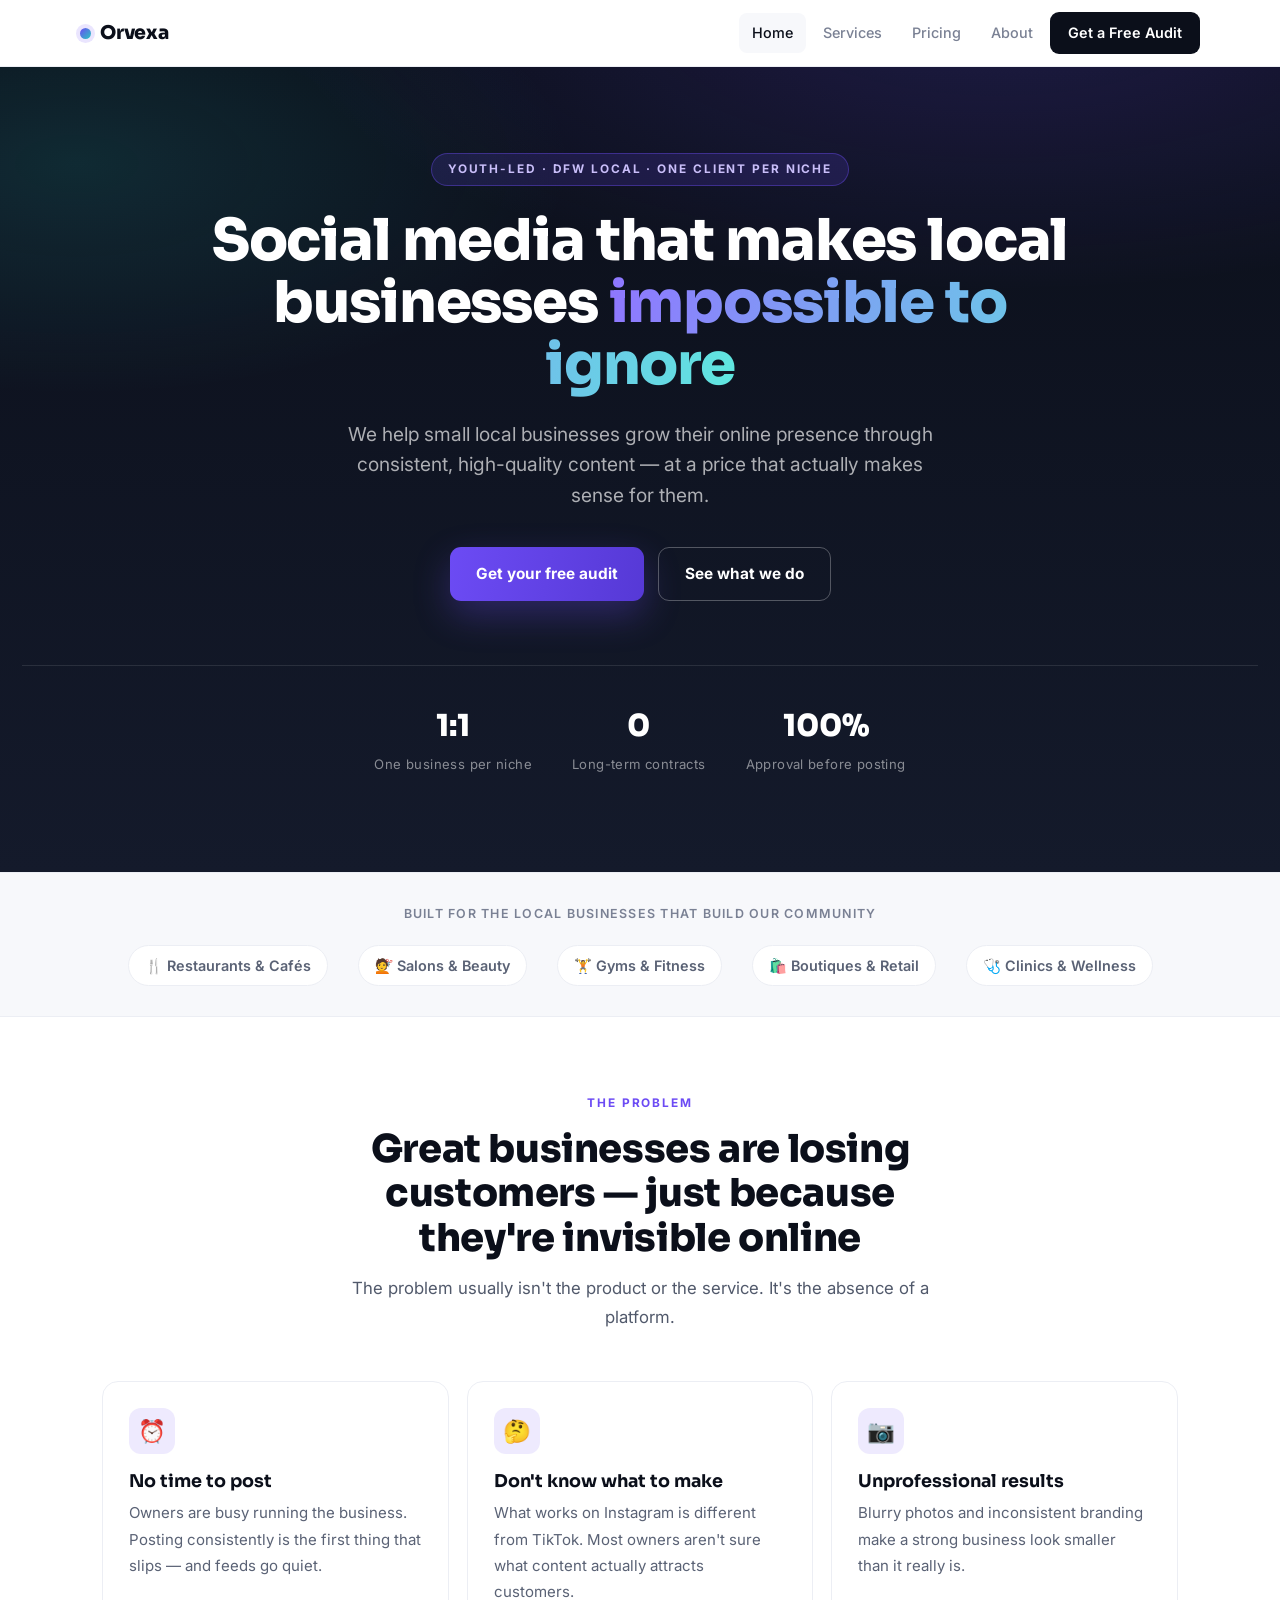
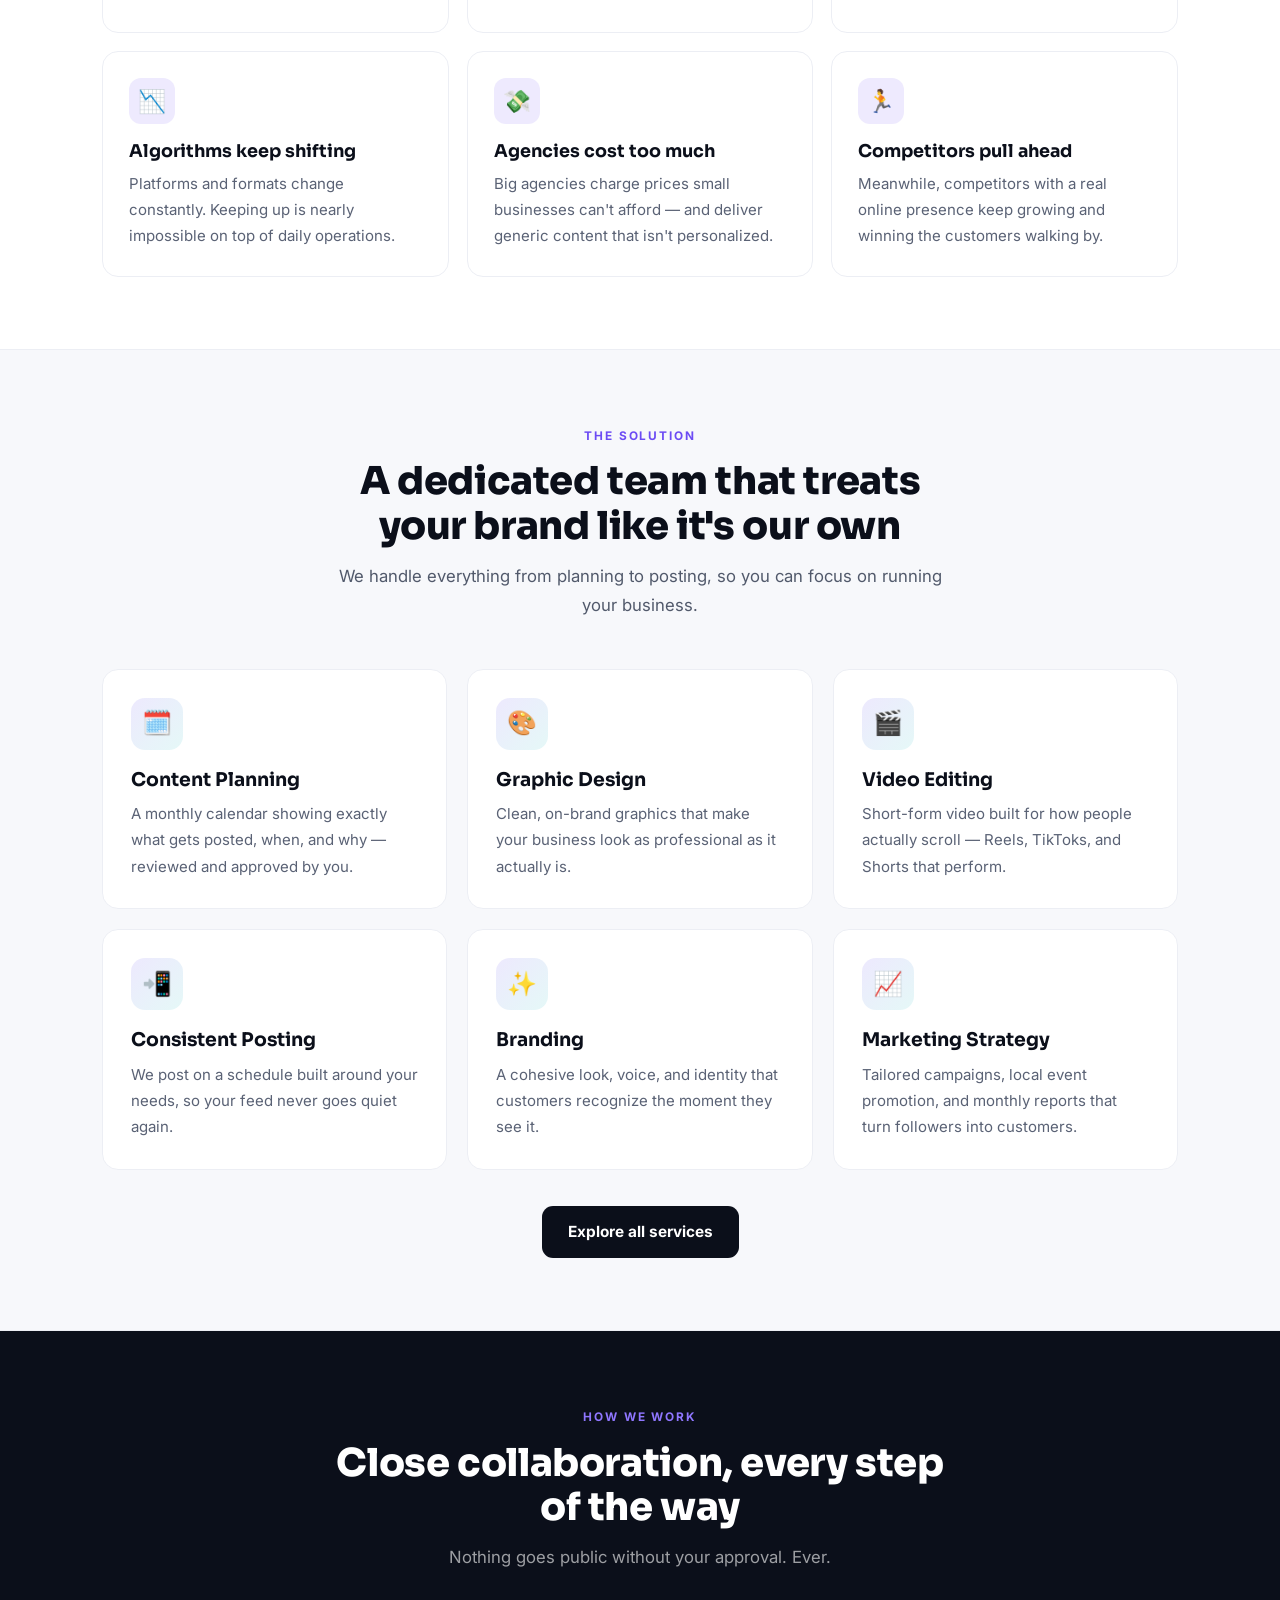
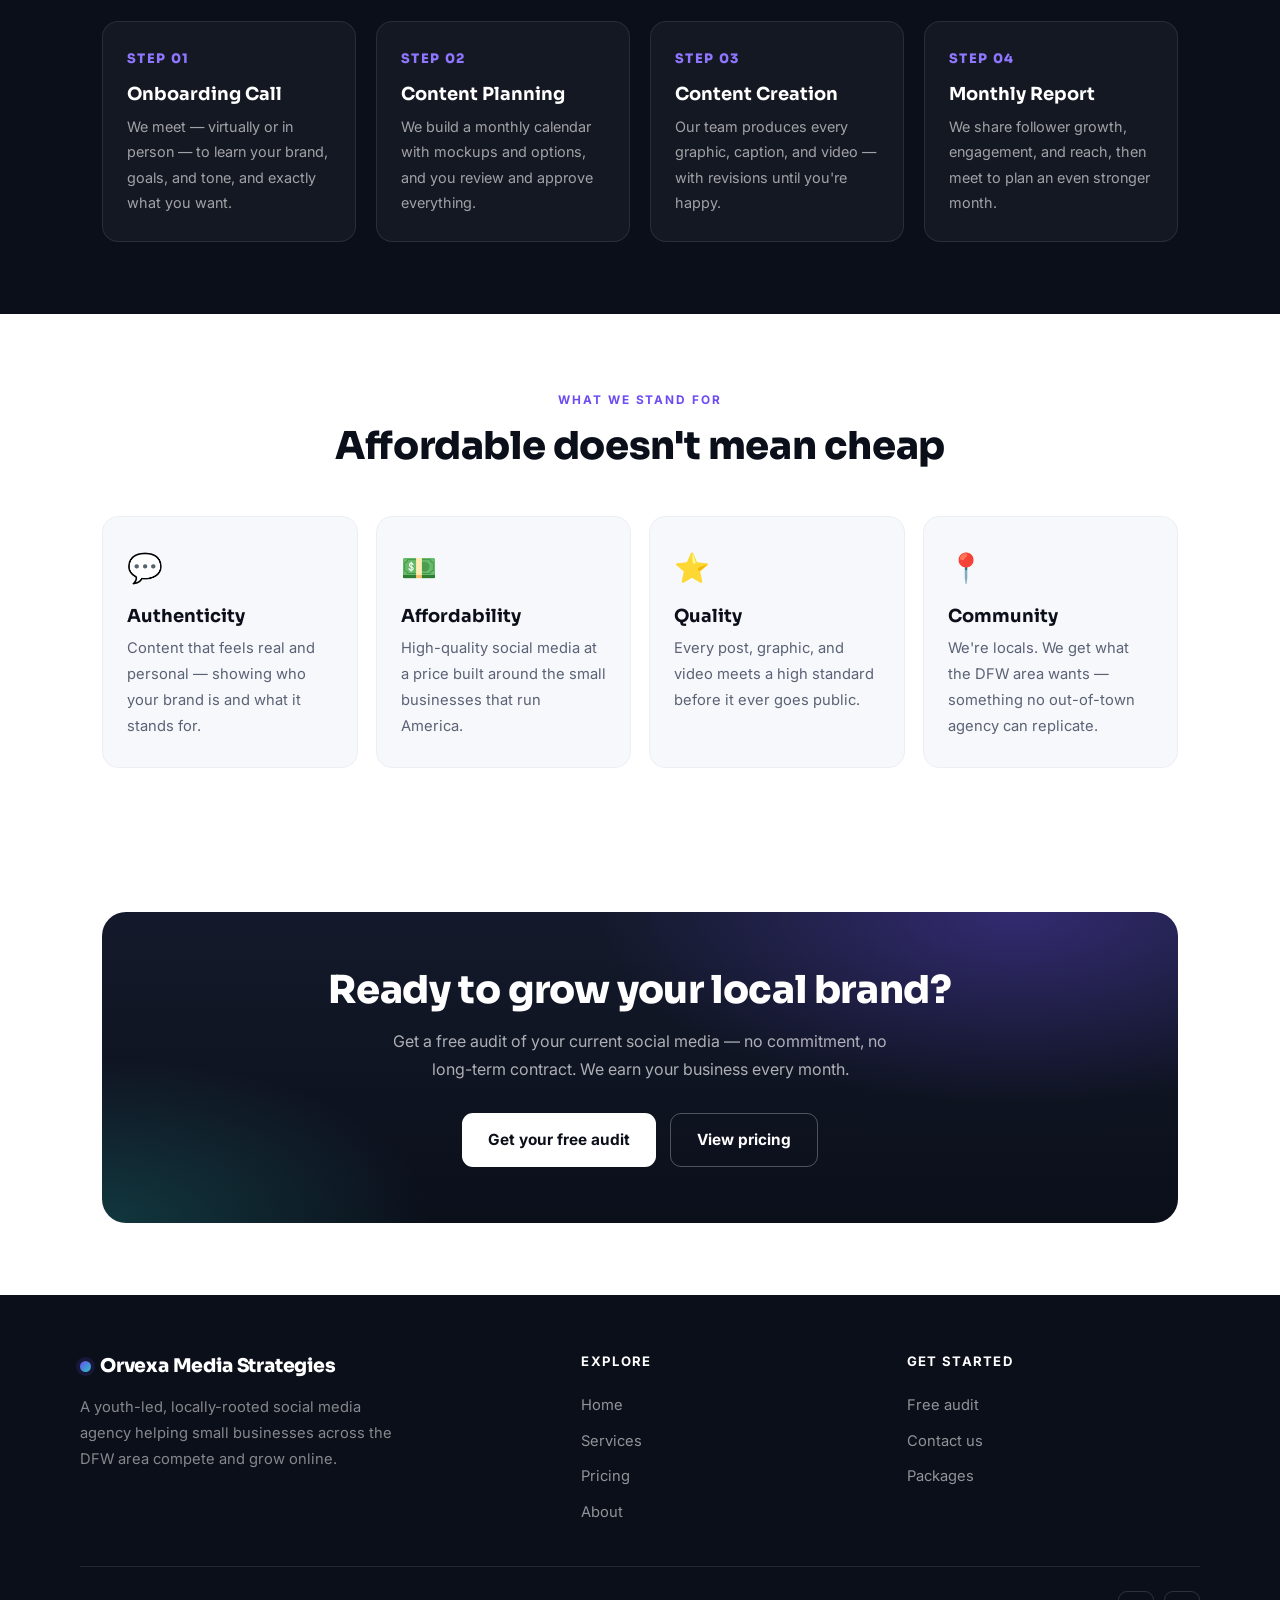
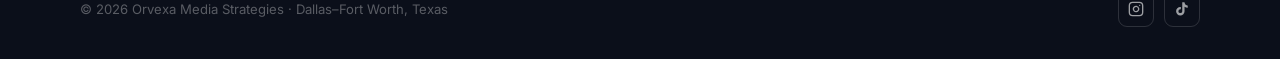
==== index.html @ 7a3458a3 "Launch Orvexa Media Strategies website Co-Authored-By: Claude Opus 4.8 <noreply@anthropic.com>" ====
<!DOCTYPE html>
<html lang="en">
<head>
  <meta charset="UTF-8" />
  <meta name="viewport" content="width=device-width, initial-scale=1.0" />
  <title>Orvexa Media Strategies — Social media growth for local businesses</title>
  <meta name="description" content="Orvexa Media Strategies is a youth-led, locally-rooted social media agency in the DFW area. Affordable, high-quality content, branding, and marketing for small local businesses." />
  <link rel="stylesheet" href="css/styles.css" />
</head>
<body>

  <!-- NAV -->
  <nav class="nav">
    <div class="nav__inner">
      <a href="index.html" class="nav__logo"><span class="dot"></span>Orvexa</a>
      <div class="nav__links">
        <a href="index.html">Home</a>
        <a href="services.html">Services</a>
        <a href="pricing.html">Pricing</a>
        <a href="about.html">About</a>
        <a href="contact.html" class="nav__cta">Get a Free Audit</a>
      </div>
      <button class="nav__hamburger" aria-label="Menu"><span></span><span></span><span></span></button>
    </div>
    <div class="nav__mobile">
      <a href="index.html">Home</a>
      <a href="services.html">Services</a>
      <a href="pricing.html">Pricing</a>
      <a href="about.html">About</a>
      <a href="contact.html" class="nav__cta">Get a Free Audit</a>
    </div>
  </nav>

  <!-- HERO -->
  <header class="hero">
    <div class="hero__eyebrow">Youth-led · DFW local · One client per niche</div>
    <h1>Social media that makes local businesses <span>impossible to ignore</span></h1>
    <p class="hero__tagline">We help small local businesses grow their online presence through consistent, high-quality content — at a price that actually makes sense for them.</p>
    <div class="hero__actions">
      <a href="contact.html" class="btn btn--primary">Get your free audit</a>
      <a href="services.html" class="btn btn--ghost">See what we do</a>
    </div>
    <div class="hero__stats">
      <div class="hero__stat"><strong>1:1</strong><span>One business per niche</span></div>
      <div class="hero__stat"><strong>0</strong><span>Long-term contracts</span></div>
      <div class="hero__stat"><strong>100%</strong><span>Approval before posting</span></div>
    </div>
  </header>

  <!-- TRUST STRIP -->
  <section class="trust">
    <p class="trust__label">Built for the local businesses that build our community</p>
    <div class="trust__row">
      <span class="trust__pill">🍴 Restaurants &amp; Cafés</span>
      <span class="trust__pill">💇 Salons &amp; Beauty</span>
      <span class="trust__pill">🏋️ Gyms &amp; Fitness</span>
      <span class="trust__pill">🛍️ Boutiques &amp; Retail</span>
      <span class="trust__pill">🩺 Clinics &amp; Wellness</span>
    </div>
  </section>

  <!-- PROBLEM -->
  <section class="section">
    <div class="container">
      <div class="section-head">
        <span class="eyebrow">The problem</span>
        <h2>Great businesses are losing customers — just because they're invisible online</h2>
        <p>The problem usually isn't the product or the service. It's the absence of a platform.</p>
      </div>
      <div class="problem-grid">
        <div class="problem-card reveal">
          <div class="problem-card__icon">⏰</div>
          <h3>No time to post</h3>
          <p>Owners are busy running the business. Posting consistently is the first thing that slips — and feeds go quiet.</p>
        </div>
        <div class="problem-card reveal" data-delay="60">
          <div class="problem-card__icon">🤔</div>
          <h3>Don't know what to make</h3>
          <p>What works on Instagram is different from TikTok. Most owners aren't sure what content actually attracts customers.</p>
        </div>
        <div class="problem-card reveal" data-delay="120">
          <div class="problem-card__icon">📷</div>
          <h3>Unprofessional results</h3>
          <p>Blurry photos and inconsistent branding make a strong business look smaller than it really is.</p>
        </div>
        <div class="problem-card reveal">
          <div class="problem-card__icon">📉</div>
          <h3>Algorithms keep shifting</h3>
          <p>Platforms and formats change constantly. Keeping up is nearly impossible on top of daily operations.</p>
        </div>
        <div class="problem-card reveal" data-delay="60">
          <div class="problem-card__icon">💸</div>
          <h3>Agencies cost too much</h3>
          <p>Big agencies charge prices small businesses can't afford — and deliver generic content that isn't personalized.</p>
        </div>
        <div class="problem-card reveal" data-delay="120">
          <div class="problem-card__icon">🏃</div>
          <h3>Competitors pull ahead</h3>
          <p>Meanwhile, competitors with a real online presence keep growing and winning the customers walking by.</p>
        </div>
      </div>
    </div>
  </section>

  <!-- SOLUTION / SERVICES -->
  <section class="section" style="background: var(--gray-1); border-top: 1px solid var(--gray-2); border-bottom: 1px solid var(--gray-2);">
    <div class="container">
      <div class="section-head">
        <span class="eyebrow">The solution</span>
        <h2>A dedicated team that treats your brand like it's our own</h2>
        <p>We handle everything from planning to posting, so you can focus on running your business.</p>
      </div>
      <div class="services-grid">
        <div class="service-card reveal">
          <div class="service-card__icon">🗓️</div>
          <h3>Content Planning</h3>
          <p>A monthly calendar showing exactly what gets posted, when, and why — reviewed and approved by you.</p>
        </div>
        <div class="service-card reveal" data-delay="60">
          <div class="service-card__icon">🎨</div>
          <h3>Graphic Design</h3>
          <p>Clean, on-brand graphics that make your business look as professional as it actually is.</p>
        </div>
        <div class="service-card reveal" data-delay="120">
          <div class="service-card__icon">🎬</div>
          <h3>Video Editing</h3>
          <p>Short-form video built for how people actually scroll — Reels, TikToks, and Shorts that perform.</p>
        </div>
        <div class="service-card reveal">
          <div class="service-card__icon">📲</div>
          <h3>Consistent Posting</h3>
          <p>We post on a schedule built around your needs, so your feed never goes quiet again.</p>
        </div>
        <div class="service-card reveal" data-delay="60">
          <div class="service-card__icon">✨</div>
          <h3>Branding</h3>
          <p>A cohesive look, voice, and identity that customers recognize the moment they see it.</p>
        </div>
        <div class="service-card reveal" data-delay="120">
          <div class="service-card__icon">📈</div>
          <h3>Marketing Strategy</h3>
          <p>Tailored campaigns, local event promotion, and monthly reports that turn followers into customers.</p>
        </div>
      </div>
      <div class="center" style="margin-top:36px;">
        <a href="services.html" class="btn btn--dark">Explore all services</a>
      </div>
    </div>
  </section>

  <!-- PROCESS -->
  <section class="section process">
    <div class="container">
      <div class="section-head">
        <span class="eyebrow" style="color:#8f76ff;">How we work</span>
        <h2>Close collaboration, every step of the way</h2>
        <p>Nothing goes public without your approval. Ever.</p>
      </div>
      <div class="process-grid">
        <div class="process-step reveal">
          <div class="process-step__num">STEP 01</div>
          <h3>Onboarding Call</h3>
          <p>We meet — virtually or in person — to learn your brand, goals, and tone, and exactly what you want.</p>
        </div>
        <div class="process-step reveal" data-delay="60">
          <div class="process-step__num">STEP 02</div>
          <h3>Content Planning</h3>
          <p>We build a monthly calendar with mockups and options, and you review and approve everything.</p>
        </div>
        <div class="process-step reveal" data-delay="120">
          <div class="process-step__num">STEP 03</div>
          <h3>Content Creation</h3>
          <p>Our team produces every graphic, caption, and video — with revisions until you're happy.</p>
        </div>
        <div class="process-step reveal" data-delay="180">
          <div class="process-step__num">STEP 04</div>
          <h3>Monthly Report</h3>
          <p>We share follower growth, engagement, and reach, then meet to plan an even stronger month.</p>
        </div>
      </div>
    </div>
  </section>

  <!-- VALUES -->
  <section class="section">
    <div class="container">
      <div class="section-head">
        <span class="eyebrow">What we stand for</span>
        <h2>Affordable doesn't mean cheap</h2>
      </div>
      <div class="values-grid">
        <div class="value-card reveal">
          <div class="value-card__icon">💬</div>
          <h3>Authenticity</h3>
          <p>Content that feels real and personal — showing who your brand is and what it stands for.</p>
        </div>
        <div class="value-card reveal" data-delay="60">
          <div class="value-card__icon">💵</div>
          <h3>Affordability</h3>
          <p>High-quality social media at a price built around the small businesses that run America.</p>
        </div>
        <div class="value-card reveal" data-delay="120">
          <div class="value-card__icon">⭐</div>
          <h3>Quality</h3>
          <p>Every post, graphic, and video meets a high standard before it ever goes public.</p>
        </div>
        <div class="value-card reveal" data-delay="180">
          <div class="value-card__icon">📍</div>
          <h3>Community</h3>
          <p>We're locals. We get what the DFW area wants — something no out-of-town agency can replicate.</p>
        </div>
      </div>
    </div>
  </section>

  <!-- CTA -->
  <section class="section">
    <div class="container">
      <div class="cta-banner reveal">
        <h2>Ready to grow your local brand?</h2>
        <p>Get a free audit of your current social media — no commitment, no long-term contract. We earn your business every month.</p>
        <div class="hero__actions">
          <a href="contact.html" class="btn btn--light">Get your free audit</a>
          <a href="pricing.html" class="btn btn--ghost">View pricing</a>
        </div>
      </div>
    </div>
  </section>

  <!-- FOOTER -->
  <footer class="footer">
    <div class="footer__top">
      <div class="footer__brand">
        <div class="nav__logo"><span class="dot"></span>Orvexa Media Strategies</div>
        <p>A youth-led, locally-rooted social media agency helping small businesses across the DFW area compete and grow online.</p>
      </div>
      <div class="footer__col">
        <h4>Explore</h4>
        <a href="index.html">Home</a>
        <a href="services.html">Services</a>
        <a href="pricing.html">Pricing</a>
        <a href="about.html">About</a>
      </div>
      <div class="footer__col">
        <h4>Get started</h4>
        <a href="contact.html">Free audit</a>
        <a href="contact.html">Contact us</a>
        <a href="pricing.html">Packages</a>
      </div>
    </div>
    <div class="footer__bottom">
      <span class="footer__copy">© 2026 Orvexa Media Strategies · Dallas–Fort Worth, Texas</span>
      <div class="footer__socials">
        <a href="#" aria-label="Instagram"><svg width="16" height="16" viewBox="0 0 24 24" fill="none" stroke="currentColor" stroke-width="2" stroke-linecap="round" stroke-linejoin="round"><rect x="2" y="2" width="20" height="20" rx="5"/><path d="M16 11.37A4 4 0 1 1 12.63 8 4 4 0 0 1 16 11.37z"/><line x1="17.5" y1="6.5" x2="17.51" y2="6.5"/></svg></a>
        <a href="#" aria-label="TikTok"><svg width="16" height="16" viewBox="0 0 24 24" fill="currentColor"><path d="M19.59 6.69a4.83 4.83 0 01-3.77-4.25V2h-3.45v13.67a2.89 2.89 0 01-2.88 2.5 2.89 2.89 0 01-2.89-2.89 2.89 2.89 0 012.89-2.89c.28 0 .54.04.79.1V9.01a6.33 6.33 0 00-.79-.05 6.34 6.34 0 00-6.34 6.34 6.34 6.34 0 006.34 6.34 6.34 6.34 0 006.33-6.34V8.69a8.18 8.18 0 004.78 1.52V6.76a4.85 4.85 0 01-1.01-.07z"/></svg></a>
      </div>
    </div>
  </footer>

  <script src="js/main.js"></script>
</body>
</html>
---- css/styles.css ----
@import url('https://fonts.googleapis.com/css2?family=Inter:wght@300;400;500;600;700;800;900&family=Sora:wght@600;700;800&display=swap');

/* ── Design Tokens ── */
:root {
  --violet:        #6C4BF4;
  --violet-dark:   #5639d6;
  --violet-light:  #EEEAFE;
  --cyan:          #28C7C0;
  --ink:           #0B0F1A;
  --ink-2:         #141A2B;
  --gray-1:        #F7F8FB;
  --gray-2:        #ECEEF4;
  --gray-3:        #D5D9E3;
  --gray-4:        #7A8194;
  --white:         #FFFFFF;

  --font:     'Inter', -apple-system, BlinkMacSystemFont, sans-serif;
  --display:  'Sora', 'Inter', sans-serif;

  --radius:    16px;
  --radius-sm: 10px;
  --shadow:        0 2px 14px rgba(11,15,26,.07);
  --shadow-hover:  0 16px 40px rgba(11,15,26,.16);
  --shadow-violet: 0 14px 36px rgba(108,75,244,.30);
  --transition: 0.2s ease;
}

/* ── Reset ── */
*, *::before, *::after { box-sizing: border-box; margin: 0; padding: 0; }
html { scroll-behavior: smooth; }
body {
  font-family: var(--font);
  background: var(--white);
  color: var(--ink);
  line-height: 1.6;
  -webkit-font-smoothing: antialiased;
}
img { max-width: 100%; display: block; }
a { color: inherit; text-decoration: none; }
ul { list-style: none; }
button { cursor: pointer; font-family: var(--font); border: none; background: none; }

/* ── Typography ── */
h1, h2, h3 { font-family: var(--display); }
h1 { font-size: clamp(2.1rem, 6vw, 3.6rem); font-weight: 800; line-height: 1.08; letter-spacing: -0.02em; }
h2 { font-size: clamp(1.6rem, 3.4vw, 2.4rem); font-weight: 800; line-height: 1.15; letter-spacing: -0.01em; }
h3 { font-size: clamp(1.15rem, 2.5vw, 1.4rem); font-weight: 700; line-height: 1.3; }
h4 { font-size: 1rem; font-weight: 700; }
p  { font-size: 1rem; line-height: 1.75; color: #41495b; }

.grad-text {
  background: linear-gradient(100deg, var(--violet) 0%, var(--cyan) 100%);
  -webkit-background-clip: text;
  background-clip: text;
  -webkit-text-fill-color: transparent;
}

/* ── Layout Helpers ── */
.container { width: 100%; max-width: 1120px; margin: 0 auto; padding: 0 22px; }
.section    { padding: 72px 0; }
.section-sm { padding: 44px 0; }
.eyebrow {
  display: inline-block;
  font-size: 0.74rem;
  font-weight: 700;
  letter-spacing: 0.16em;
  text-transform: uppercase;
  color: var(--violet);
  margin-bottom: 14px;
}
.center { text-align: center; }
.lead { font-size: 1.1rem; max-width: 620px; margin: 0 auto; color: #51596b; }

/* ══════════════════════════════════ NAV ══════════════════════════════════ */
.nav {
  position: sticky;
  top: 0;
  z-index: 100;
  background: rgba(255,255,255,.85);
  backdrop-filter: saturate(180%) blur(12px);
  border-bottom: 1px solid var(--gray-2);
  padding: 0 22px;
}
.nav__inner {
  max-width: 1120px;
  margin: 0 auto;
  height: 66px;
  display: flex;
  align-items: center;
  justify-content: space-between;
}
.nav__logo {
  display: flex;
  align-items: center;
  gap: 9px;
  font-family: var(--display);
  font-size: 1.18rem;
  font-weight: 800;
  letter-spacing: -0.01em;
  color: var(--ink);
}
.nav__logo .dot {
  width: 11px; height: 11px;
  border-radius: 50%;
  background: linear-gradient(135deg, var(--violet), var(--cyan));
  box-shadow: 0 0 0 4px rgba(108,75,244,.14);
}
.nav__links { display: flex; align-items: center; gap: 4px; }
.nav__links a {
  font-size: 0.9rem;
  font-weight: 500;
  color: var(--gray-4);
  padding: 8px 13px;
  border-radius: 8px;
  transition: color var(--transition), background var(--transition);
}
.nav__links a:hover, .nav__links a.active { color: var(--ink); background: var(--gray-1); }
.nav__cta {
  background: var(--ink);
  color: var(--white) !important;
  padding: 9px 18px !important;
  border-radius: 9px !important;
  font-weight: 600 !important;
  font-size: 0.9rem;
  transition: transform var(--transition), opacity var(--transition) !important;
}
.nav__cta:hover { opacity: 0.92; transform: translateY(-1px); background: var(--ink) !important; color: var(--white) !important; }

.nav__hamburger { display: none; flex-direction: column; gap: 5px; padding: 8px; }
.nav__hamburger span { display: block; width: 22px; height: 2px; background: var(--ink); border-radius: 2px; transition: all .3s ease; }
.nav__mobile {
  display: none;
  flex-direction: column;
  gap: 4px;
  padding: 12px 0 18px;
  border-top: 1px solid var(--gray-2);
}
.nav__mobile a { font-size: 0.96rem; font-weight: 500; color: var(--ink); padding: 11px 4px; border-bottom: 1px solid var(--gray-1); }
.nav__mobile .nav__cta { margin-top: 10px; text-align: center; padding: 13px 18px !important; }
.nav__mobile.open { display: flex; }

@media (max-width: 760px) {
  .nav__links { display: none; }
  .nav__hamburger { display: flex; }
}

/* ══════════════════════════════════ HERO ══════════════════════════════════ */
.hero {
  position: relative;
  background:
    radial-gradient(1200px 480px at 78% -8%, rgba(108,75,244,.20), transparent 60%),
    radial-gradient(900px 420px at 6% 12%, rgba(40,199,192,.14), transparent 55%),
    linear-gradient(180deg, #0B0F1A 0%, #141A2B 100%);
  color: var(--white);
  overflow: hidden;
  padding: 86px 22px 96px;
  text-align: center;
}
.hero__eyebrow {
  display: inline-block;
  font-size: 0.74rem;
  font-weight: 700;
  letter-spacing: 0.16em;
  text-transform: uppercase;
  color: #c9bef9;
  background: rgba(108,75,244,.16);
  border: 1px solid rgba(108,75,244,.4);
  border-radius: 100px;
  padding: 6px 16px;
  margin-bottom: 24px;
}
.hero h1 { max-width: 880px; margin: 0 auto 22px; color: var(--white); }
.hero h1 span { background: linear-gradient(100deg, #8f76ff 0%, #5fe7df 100%); -webkit-background-clip: text; background-clip: text; -webkit-text-fill-color: transparent; }
.hero__tagline {
  font-size: clamp(1rem, 2.3vw, 1.2rem);
  color: rgba(255,255,255,.66);
  max-width: 620px;
  margin: 0 auto 36px;
  line-height: 1.6;
}
.hero__actions { display: flex; gap: 14px; justify-content: center; flex-wrap: wrap; }
.hero__stats {
  display: flex;
  gap: 40px;
  justify-content: center;
  flex-wrap: wrap;
  margin-top: 64px;
  padding-top: 36px;
  border-top: 1px solid rgba(255,255,255,.1);
}
.hero__stat strong { font-family: var(--display); display: block; font-size: 1.9rem; font-weight: 800; color: var(--white); }
.hero__stat span { font-size: 0.82rem; color: rgba(255,255,255,.5); letter-spacing: 0.03em; }

/* ══════════════════════════════════ BUTTONS ══════════════════════════════════ */
.btn {
  display: inline-flex;
  align-items: center;
  gap: 8px;
  padding: 14px 26px;
  border-radius: 11px;
  font-weight: 700;
  font-size: 0.96rem;
  transition: transform var(--transition), box-shadow var(--transition), opacity var(--transition);
  white-space: nowrap;
}
.btn--primary { background: linear-gradient(100deg, var(--violet), var(--violet-dark)); color: var(--white); box-shadow: var(--shadow-violet); }
.btn--primary:hover { transform: translateY(-2px); box-shadow: 0 18px 44px rgba(108,75,244,.42); }
.btn--light { background: var(--white); color: var(--ink); }
.btn--light:hover { transform: translateY(-2px); }
.btn--ghost { background: transparent; color: var(--white); border: 1.5px solid rgba(255,255,255,.28); }
.btn--ghost:hover { border-color: rgba(255,255,255,.7); transform: translateY(-2px); }
.btn--dark { background: var(--ink); color: var(--white); }
.btn--dark:hover { transform: translateY(-2px); opacity: .94; }
.btn--outline { background: transparent; color: var(--ink); border: 1.5px solid var(--gray-3); }
.btn--outline:hover { border-color: var(--ink); transform: translateY(-2px); }
.btn--block { width: 100%; justify-content: center; }

/* ══════════════════════════════════ SECTION HEADER ══════════════════════════════════ */
.section-head { max-width: 640px; margin: 0 auto 48px; text-align: center; }
.section-head p { margin-top: 14px; color: #51596b; font-size: 1.05rem; }

/* ══════════════════════════════════ LOGO STRIP ══════════════════════════════════ */
.trust { background: var(--gray-1); border-top: 1px solid var(--gray-2); border-bottom: 1px solid var(--gray-2); padding: 30px 0; }
.trust__label { text-align: center; font-size: 0.78rem; font-weight: 600; letter-spacing: 0.1em; text-transform: uppercase; color: var(--gray-4); margin-bottom: 20px; }
.trust__row { display: flex; flex-wrap: wrap; justify-content: center; gap: 16px 30px; }
.trust__pill {
  display: inline-flex; align-items: center; gap: 8px;
  font-size: 0.9rem; font-weight: 600; color: #5a6275;
  padding: 8px 16px; border-radius: 100px; background: var(--white); border: 1px solid var(--gray-2);
}

/* ══════════════════════════════════ PROBLEM ══════════════════════════════════ */
.problem-grid { display: grid; grid-template-columns: 1fr; gap: 18px; }
@media (min-width: 640px) { .problem-grid { grid-template-columns: repeat(2, 1fr); } }
@media (min-width: 960px) { .problem-grid { grid-template-columns: repeat(3, 1fr); } }
.problem-card {
  background: var(--white);
  border: 1px solid var(--gray-2);
  border-radius: var(--radius);
  padding: 26px;
  transition: box-shadow var(--transition), transform var(--transition);
}
.problem-card:hover { box-shadow: var(--shadow); transform: translateY(-3px); }
.problem-card__icon {
  width: 46px; height: 46px; border-radius: 12px;
  display: flex; align-items: center; justify-content: center;
  font-size: 1.4rem; margin-bottom: 16px;
  background: var(--violet-light); color: var(--violet);
}
.problem-card h3 { font-size: 1.1rem; margin-bottom: 8px; }
.problem-card p { font-size: 0.94rem; color: #5a6275; }

/* ══════════════════════════════════ SERVICES ══════════════════════════════════ */
.services-grid { display: grid; grid-template-columns: 1fr; gap: 20px; }
@media (min-width: 600px) { .services-grid { grid-template-columns: repeat(2, 1fr); } }
@media (min-width: 980px) { .services-grid { grid-template-columns: repeat(3, 1fr); } }
.service-card {
  position: relative;
  background: var(--white);
  border: 1px solid var(--gray-2);
  border-radius: var(--radius);
  padding: 28px;
  overflow: hidden;
  transition: box-shadow var(--transition), transform var(--transition), border-color var(--transition);
}
.service-card:hover { box-shadow: var(--shadow-hover); transform: translateY(-4px); border-color: transparent; }
.service-card__icon {
  width: 52px; height: 52px; border-radius: 14px;
  display: flex; align-items: center; justify-content: center;
  font-size: 1.5rem; margin-bottom: 18px;
  background: linear-gradient(135deg, rgba(108,75,244,.12), rgba(40,199,192,.12));
}
.service-card h3 { font-size: 1.18rem; margin-bottom: 9px; }
.service-card p { font-size: 0.94rem; color: #5a6275; }

/* ══════════════════════════════════ PROCESS ══════════════════════════════════ */
.process { background: var(--ink); color: var(--white); }
.process .section-head h2 { color: var(--white); }
.process .section-head p { color: rgba(255,255,255,.6); }
.process-grid { display: grid; grid-template-columns: 1fr; gap: 20px; }
@media (min-width: 620px) { .process-grid { grid-template-columns: repeat(2, 1fr); } }
@media (min-width: 980px) { .process-grid { grid-template-columns: repeat(4, 1fr); } }
.process-step {
  background: rgba(255,255,255,.04);
  border: 1px solid rgba(255,255,255,.09);
  border-radius: var(--radius);
  padding: 26px 24px;
  transition: background var(--transition), transform var(--transition);
}
.process-step:hover { background: rgba(255,255,255,.07); transform: translateY(-3px); }
.process-step__num {
  font-family: var(--display);
  font-size: 0.82rem; font-weight: 800; letter-spacing: 0.1em;
  color: #8f76ff; margin-bottom: 14px;
}
.process-step h3 { font-size: 1.12rem; color: var(--white); margin-bottom: 8px; }
.process-step p { font-size: 0.9rem; color: rgba(255,255,255,.6); }

/* ══════════════════════════════════ WHY / VALUES ══════════════════════════════════ */
.values-grid { display: grid; grid-template-columns: 1fr; gap: 18px; }
@media (min-width: 560px) { .values-grid { grid-template-columns: repeat(2, 1fr); } }
@media (min-width: 980px) { .values-grid { grid-template-columns: repeat(4, 1fr); } }
.value-card {
  border-radius: var(--radius);
  padding: 28px 24px;
  background: var(--gray-1);
  border: 1px solid var(--gray-2);
}
.value-card__icon { font-size: 1.8rem; margin-bottom: 14px; }
.value-card h3 { font-size: 1.12rem; margin-bottom: 8px; }
.value-card p { font-size: 0.92rem; color: #5a6275; }

/* ══════════════════════════════════ PRICING ══════════════════════════════════ */
.pricing-grid { display: grid; grid-template-columns: 1fr; gap: 22px; align-items: stretch; }
@media (min-width: 900px) { .pricing-grid { grid-template-columns: repeat(3, 1fr); } }
.price-card {
  position: relative;
  background: var(--white);
  border: 1.5px solid var(--gray-2);
  border-radius: 20px;
  padding: 32px 28px;
  display: flex;
  flex-direction: column;
  transition: box-shadow var(--transition), transform var(--transition);
}
.price-card:hover { box-shadow: var(--shadow-hover); transform: translateY(-4px); }
.price-card--featured {
  border-color: transparent;
  background: linear-gradient(180deg, #141A2B 0%, #0B0F1A 100%);
  color: var(--white);
  box-shadow: var(--shadow-violet);
}
.price-card--featured p, .price-card--featured .price-card__period { color: rgba(255,255,255,.62); }
.price-badge {
  position: absolute; top: -13px; left: 50%; transform: translateX(-50%);
  background: linear-gradient(100deg, var(--violet), var(--cyan));
  color: var(--white); font-size: 0.72rem; font-weight: 700; letter-spacing: 0.08em;
  text-transform: uppercase; padding: 5px 14px; border-radius: 100px;
}
.price-card__name { font-family: var(--display); font-size: 1.3rem; font-weight: 700; margin-bottom: 6px; }
.price-card__desc { font-size: 0.9rem; color: var(--gray-4); margin-bottom: 22px; }
.price-card--featured .price-card__desc { color: rgba(255,255,255,.55); }
.price-card__price { font-family: var(--display); font-size: 2.1rem; font-weight: 800; letter-spacing: -0.01em; }
.price-card__period { font-size: 0.86rem; color: var(--gray-4); margin-bottom: 24px; }
.price-card__list { display: flex; flex-direction: column; gap: 12px; margin-bottom: 28px; flex: 1; }
.price-card__list li { display: flex; align-items: flex-start; gap: 10px; font-size: 0.92rem; color: #41495b; }
.price-card--featured .price-card__list li { color: rgba(255,255,255,.82); }
.price-card__check {
  flex-shrink: 0; width: 20px; height: 20px; border-radius: 50%;
  background: var(--violet-light); color: var(--violet);
  display: flex; align-items: center; justify-content: center; font-size: 0.7rem; font-weight: 800; margin-top: 2px;
}
.price-card--featured .price-card__check { background: rgba(108,75,244,.3); color: #c9bef9; }
.pricing-note { text-align: center; max-width: 640px; margin: 36px auto 0; font-size: 0.92rem; color: var(--gray-4); }

/* ══════════════════════════════════ POLICIES ══════════════════════════════════ */
.policy-grid { display: grid; grid-template-columns: 1fr; gap: 14px; }
@media (min-width: 640px) { .policy-grid { grid-template-columns: repeat(2, 1fr); } }
.policy-item {
  display: flex; align-items: flex-start; gap: 14px;
  padding: 20px 22px;
  border: 1px solid var(--gray-2);
  border-radius: var(--radius-sm);
  background: var(--white);
}
.policy-item__icon { flex-shrink: 0; color: var(--violet); font-size: 1.2rem; margin-top: 1px; }
.policy-item h4 { margin-bottom: 4px; }
.policy-item p { font-size: 0.9rem; color: #5a6275; }

/* ══════════════════════════════════ TEAM ══════════════════════════════════ */
.team-grid { display: grid; grid-template-columns: 1fr; gap: 22px; }
@media (min-width: 640px) { .team-grid { grid-template-columns: repeat(3, 1fr); } }
.team-card {
  text-align: center;
  background: var(--white);
  border: 1px solid var(--gray-2);
  border-radius: var(--radius);
  padding: 32px 24px;
  transition: box-shadow var(--transition), transform var(--transition);
}
.team-card:hover { box-shadow: var(--shadow-hover); transform: translateY(-4px); }
.team-card__avatar {
  width: 96px; height: 96px; border-radius: 50%;
  margin: 0 auto 18px;
  display: flex; align-items: center; justify-content: center;
  font-family: var(--display); font-size: 2rem; font-weight: 800; color: var(--white);
  background: linear-gradient(135deg, var(--violet), var(--cyan));
}
.team-card h3 { font-size: 1.2rem; margin-bottom: 4px; }
.team-card__role { font-size: 0.85rem; font-weight: 600; color: var(--violet); letter-spacing: 0.04em; text-transform: uppercase; margin-bottom: 12px; }
.team-card p { font-size: 0.92rem; color: #5a6275; }

/* ══════════════════════════════════ CTA BANNER ══════════════════════════════════ */
.cta-banner {
  position: relative;
  overflow: hidden;
  background:
    radial-gradient(700px 320px at 85% 0%, rgba(108,75,244,.35), transparent 60%),
    radial-gradient(600px 300px at 0% 100%, rgba(40,199,192,.22), transparent 55%),
    linear-gradient(180deg, #141A2B, #0B0F1A);
  border-radius: 24px;
  padding: 56px 40px;
  text-align: center;
  color: var(--white);
}
.cta-banner h2 { color: var(--white); margin-bottom: 14px; }
.cta-banner p { color: rgba(255,255,255,.66); max-width: 520px; margin: 0 auto 30px; }
.cta-banner .hero__actions { margin-top: 0; }

/* ══════════════════════════════════ PAGE HEADER ══════════════════════════════════ */
.page-header {
  background:
    radial-gradient(800px 360px at 80% -20%, rgba(108,75,244,.16), transparent 60%),
    var(--gray-1);
  border-bottom: 1px solid var(--gray-2);
  padding: 64px 22px 56px;
  text-align: center;
}
.page-header h1 { margin-bottom: 14px; }
.page-header p { max-width: 600px; margin: 0 auto; color: #51596b; font-size: 1.08rem; }

/* ══════════════════════════════════ CONTACT ══════════════════════════════════ */
.contact-wrap { display: grid; grid-template-columns: 1fr; gap: 40px; }
@media (min-width: 880px) { .contact-wrap { grid-template-columns: 1fr 1.1fr; } }
.contact-info h2 { margin-bottom: 14px; }
.contact-info p { margin-bottom: 26px; color: #51596b; }
.contact-list { display: flex; flex-direction: column; gap: 18px; }
.contact-list__item { display: flex; align-items: flex-start; gap: 14px; }
.contact-list__icon {
  flex-shrink: 0; width: 44px; height: 44px; border-radius: 12px;
  background: var(--violet-light); color: var(--violet);
  display: flex; align-items: center; justify-content: center; font-size: 1.2rem;
}
.contact-list__item h4 { margin-bottom: 2px; }
.contact-list__item a, .contact-list__item span { font-size: 0.92rem; color: #5a6275; }
.contact-list__item a:hover { color: var(--violet); }

.form-card {
  background: var(--white);
  border: 1px solid var(--gray-2);
  border-radius: 20px;
  padding: 34px 30px;
  box-shadow: var(--shadow);
}
.form-row { display: grid; grid-template-columns: 1fr; gap: 16px; }
@media (min-width: 520px) { .form-row { grid-template-columns: 1fr 1fr; } }
.field { display: flex; flex-direction: column; gap: 7px; margin-bottom: 16px; }
.field label { font-size: 0.85rem; font-weight: 600; color: var(--ink); }
.field input, .field select, .field textarea {
  padding: 13px 15px;
  border: 1.5px solid var(--gray-3);
  border-radius: 10px;
  font-family: var(--font);
  font-size: 0.95rem;
  color: var(--ink);
  outline: none;
  transition: border-color var(--transition), box-shadow var(--transition);
  background: var(--white);
}
.field input:focus, .field select:focus, .field textarea:focus {
  border-color: var(--violet);
  box-shadow: 0 0 0 4px rgba(108,75,244,.12);
}
.field textarea { resize: vertical; min-height: 120px; }
.form-success {
  display: none;
  flex-direction: column; align-items: center; gap: 12px; text-align: center; padding: 28px 12px;
}
.form-success__icon {
  width: 70px; height: 70px; border-radius: 50%;
  background: var(--violet-light); color: var(--violet);
  display: flex; align-items: center; justify-content: center; font-size: 2rem;
}

/* ══════════════════════════════════ FAQ ══════════════════════════════════ */
.faq-list { max-width: 760px; margin: 0 auto; display: flex; flex-direction: column; gap: 12px; }
.faq-item { border: 1px solid var(--gray-2); border-radius: var(--radius-sm); background: var(--white); overflow: hidden; }
.faq-q {
  width: 100%; text-align: left;
  display: flex; align-items: center; justify-content: space-between; gap: 16px;
  padding: 20px 22px; font-size: 1rem; font-weight: 600; color: var(--ink);
}
.faq-q__plus { flex-shrink: 0; font-size: 1.4rem; color: var(--violet); transition: transform var(--transition); }
.faq-item.open .faq-q__plus { transform: rotate(45deg); }
.faq-a { max-height: 0; overflow: hidden; transition: max-height .3s ease; }
.faq-a p { padding: 0 22px 20px; font-size: 0.94rem; color: #5a6275; margin: 0; }

/* ══════════════════════════════════ ABOUT CONTENT ══════════════════════════════════ */
.prose { max-width: 760px; margin: 0 auto; }
.prose h2 { margin: 0 0 16px; }
.prose p { margin-bottom: 18px; font-size: 1.05rem; line-height: 1.8; color: #2f3849; }
.mission-card {
  display: grid; grid-template-columns: 1fr; gap: 22px;
}
@media (min-width: 720px) { .mission-card { grid-template-columns: 1fr 1fr; } }
.mv-box {
  border-radius: var(--radius);
  padding: 30px 28px;
  border: 1px solid var(--gray-2);
  background: var(--gray-1);
}
.mv-box .eyebrow { margin-bottom: 10px; }
.mv-box p { font-size: 1.02rem; color: #2f3849; margin: 0; line-height: 1.7; }

/* ══════════════════════════════════ FOOTER ══════════════════════════════════ */
.footer { background: var(--ink); color: rgba(255,255,255,.5); padding: 56px 22px 32px; }
.footer__top {
  max-width: 1120px; margin: 0 auto;
  display: grid; grid-template-columns: 1fr; gap: 32px;
  padding-bottom: 36px; border-bottom: 1px solid rgba(255,255,255,.1);
}
@media (min-width: 760px) { .footer__top { grid-template-columns: 1.6fr 1fr 1fr; } }
.footer__brand .nav__logo { color: var(--white); margin-bottom: 14px; }
.footer__brand p { font-size: 0.92rem; color: rgba(255,255,255,.5); max-width: 320px; }
.footer__col h4 { color: var(--white); font-size: 0.82rem; letter-spacing: 0.1em; text-transform: uppercase; margin-bottom: 16px; }
.footer__col a { display: block; font-size: 0.92rem; color: rgba(255,255,255,.55); padding: 6px 0; transition: color var(--transition); }
.footer__col a:hover { color: var(--white); }
.footer__bottom {
  max-width: 1120px; margin: 0 auto; padding-top: 24px;
  display: flex; flex-wrap: wrap; gap: 12px; justify-content: space-between; align-items: center;
}
.footer__copy { font-size: 0.82rem; color: rgba(255,255,255,.32); }
.footer__socials { display: flex; gap: 10px; }
.footer__socials a {
  width: 36px; height: 36px; border-radius: 9px;
  display: flex; align-items: center; justify-content: center;
  border: 1px solid rgba(255,255,255,.14); color: rgba(255,255,255,.6);
  transition: color var(--transition), border-color var(--transition);
}
.footer__socials a:hover { color: var(--white); border-color: rgba(255,255,255,.4); }

/* ── Fade in ── */
@keyframes fadeUp { from { opacity: 0; transform: translateY(18px); } to { opacity: 1; transform: translateY(0); } }
.reveal { opacity: 0; }
.reveal.in { animation: fadeUp .55s ease forwards; }
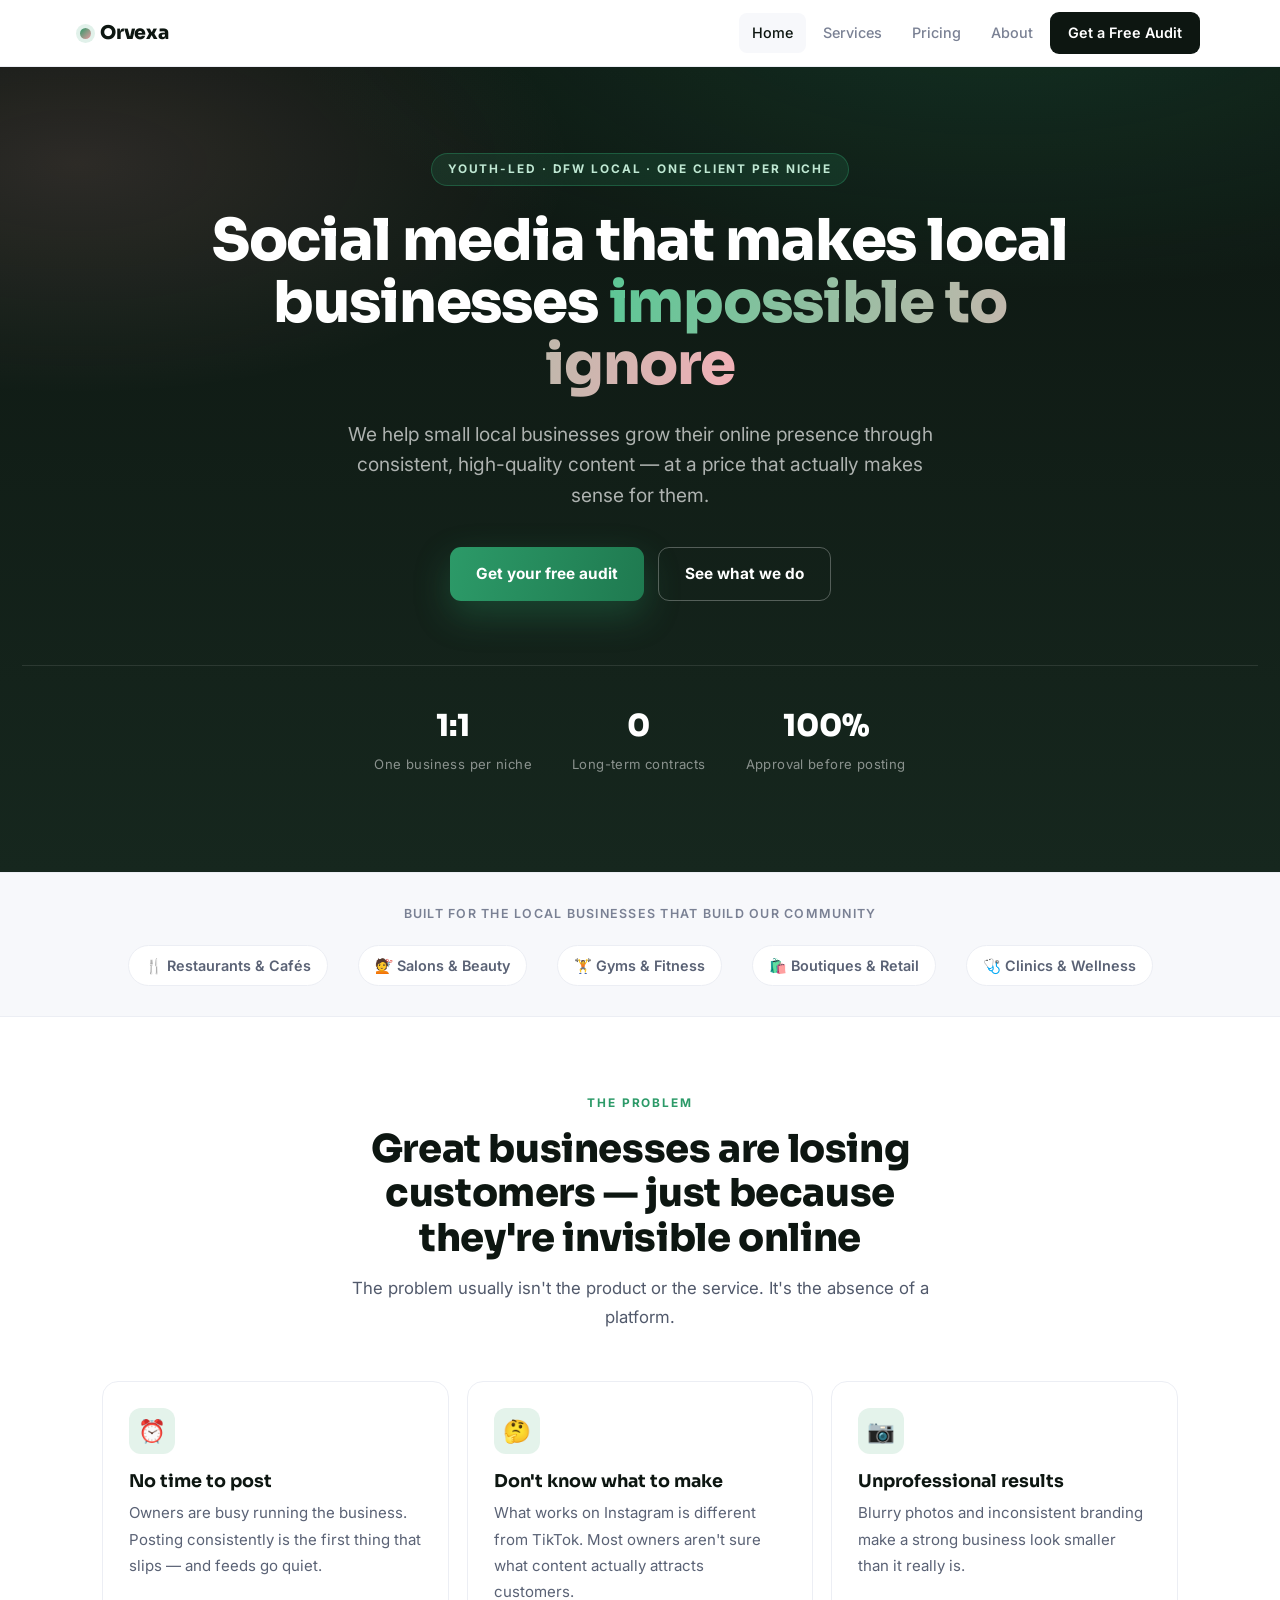
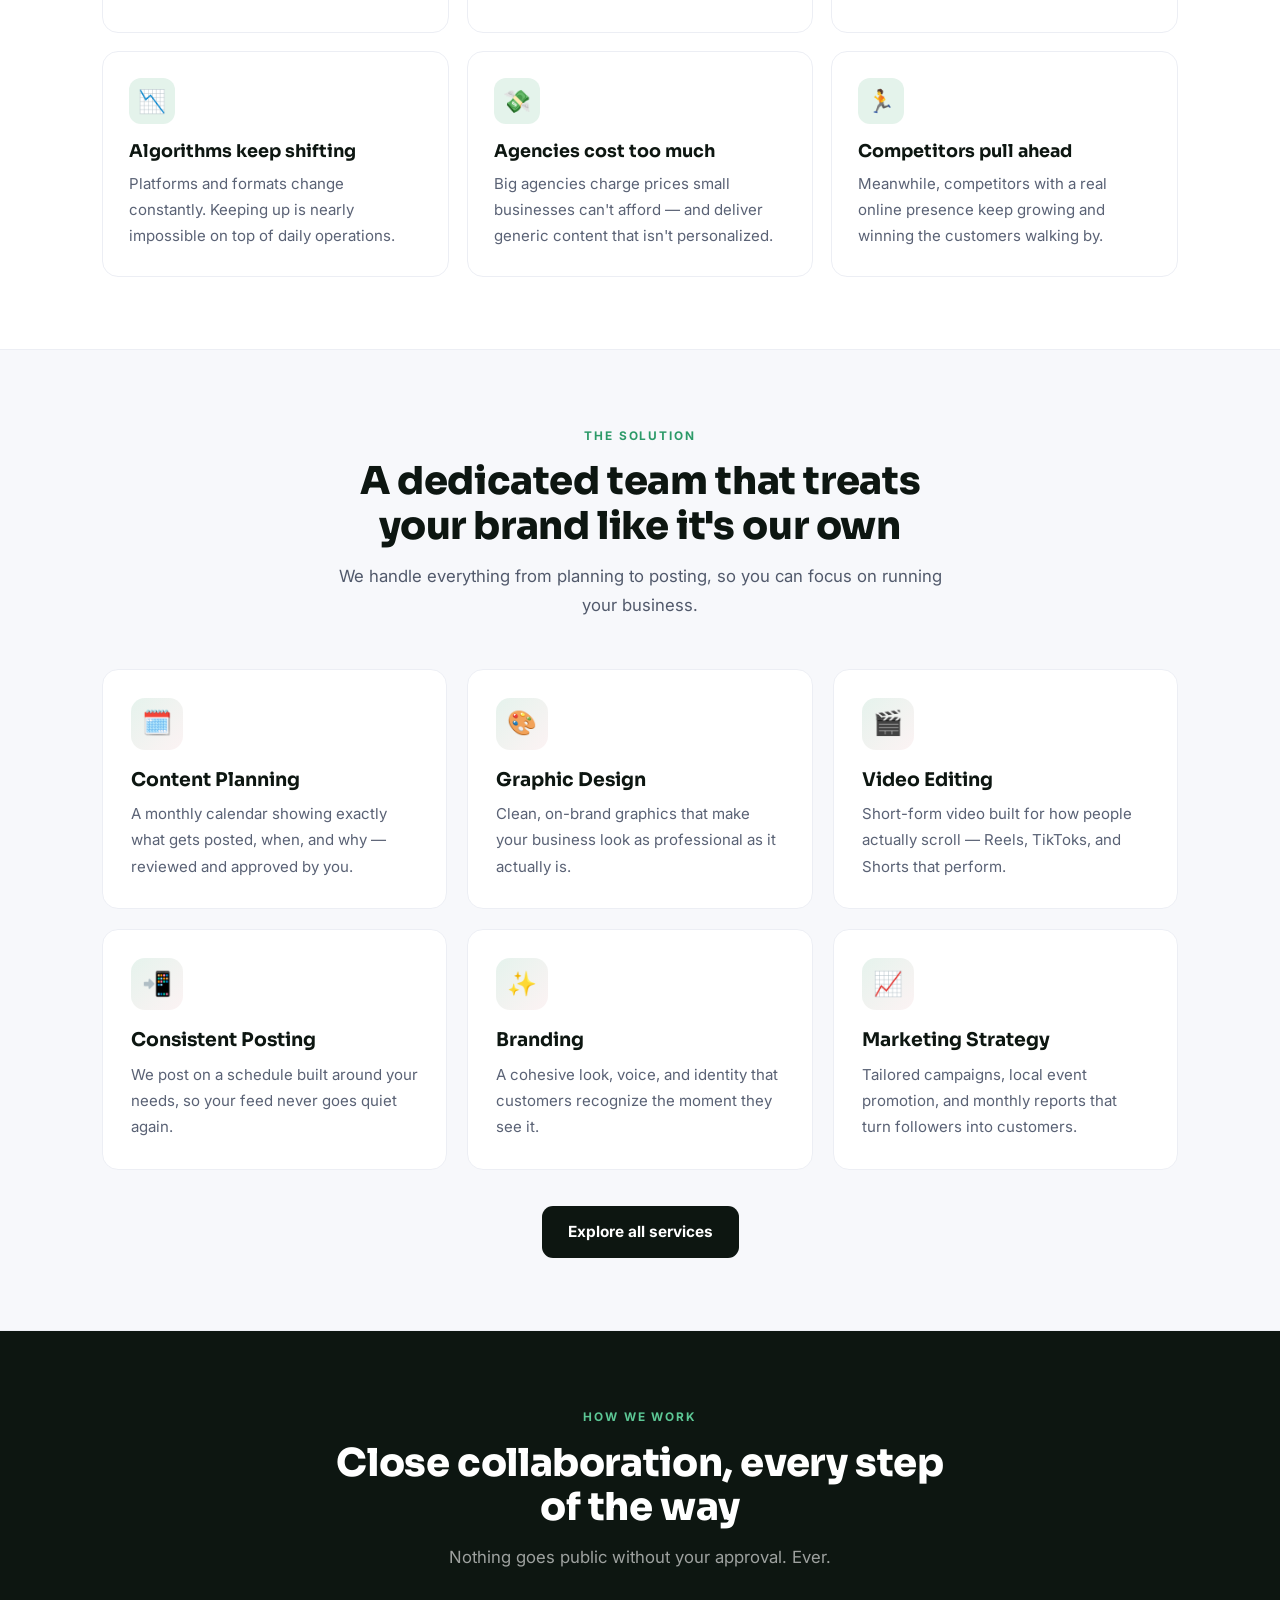
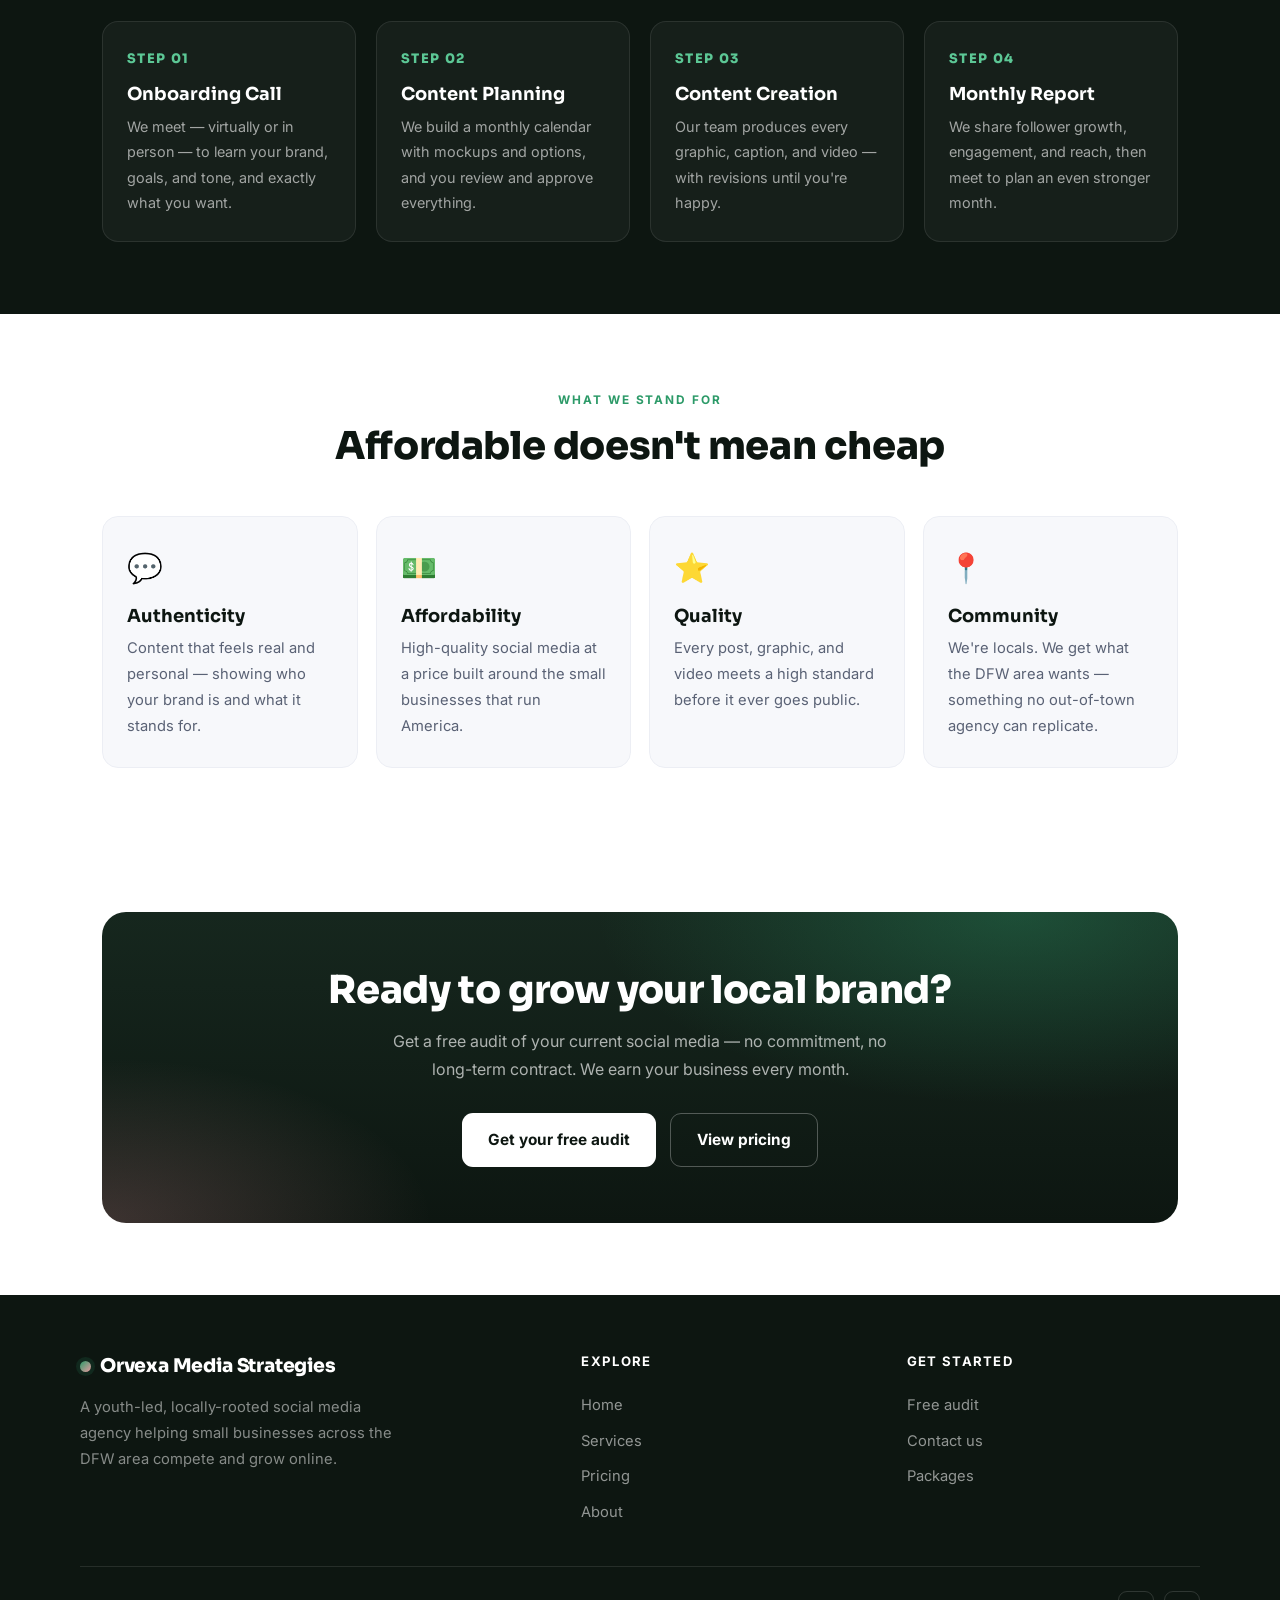
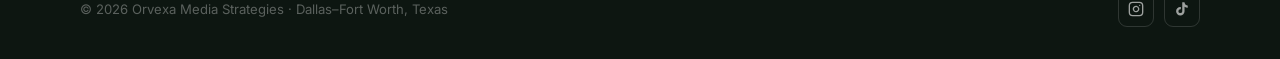
==== commit 4389a2bc: "Switch to blush green color theme Co-Authored-By: Claude Opus 4.8 <noreply@anthropic.com>" ====
--- a/index.html
+++ b/index.html
@@ -152,7 +152,7 @@
   <section class="section process">
     <div class="container">
       <div class="section-head">
-        <span class="eyebrow" style="color:#8f76ff;">How we work</span>
+        <span class="eyebrow" style="color:#5CC795;">How we work</span>
         <h2>Close collaboration, every step of the way</h2>
         <p>Nothing goes public without your approval. Ever.</p>
       </div>
--- a/css/styles.css
+++ b/css/styles.css
@@ -2,12 +2,12 @@
 
 /* ── Design Tokens ── */
 :root {
-  --violet:        #6C4BF4;
-  --violet-dark:   #5639d6;
-  --violet-light:  #EEEAFE;
-  --cyan:          #28C7C0;
-  --ink:           #0B0F1A;
-  --ink-2:         #141A2B;
+  --violet:        #2C9A68;
+  --violet-dark:   #1F7A50;
+  --violet-light:  #E4F3EB;
+  --cyan:          #E89AA1;
+  --ink:           #0D1611;
+  --ink-2:         #16271E;
   --gray-1:        #F7F8FB;
   --gray-2:        #ECEEF4;
   --gray-3:        #D5D9E3;
@@ -19,9 +19,9 @@
 
   --radius:    16px;
   --radius-sm: 10px;
-  --shadow:        0 2px 14px rgba(11,15,26,.07);
-  --shadow-hover:  0 16px 40px rgba(11,15,26,.16);
-  --shadow-violet: 0 14px 36px rgba(108,75,244,.30);
+  --shadow:        0 2px 14px rgba(13,22,17,.07);
+  --shadow-hover:  0 16px 40px rgba(13,22,17,.16);
+  --shadow-violet: 0 14px 36px rgba(44,154,104,.30);
   --transition: 0.2s ease;
 }
 
@@ -103,7 +103,7 @@
   width: 11px; height: 11px;
   border-radius: 50%;
   background: linear-gradient(135deg, var(--violet), var(--cyan));
-  box-shadow: 0 0 0 4px rgba(108,75,244,.14);
+  box-shadow: 0 0 0 4px rgba(44,154,104,.14);
 }
 .nav__links { display: flex; align-items: center; gap: 4px; }
 .nav__links a {
@@ -148,9 +148,9 @@
 .hero {
   position: relative;
   background:
-    radial-gradient(1200px 480px at 78% -8%, rgba(108,75,244,.20), transparent 60%),
-    radial-gradient(900px 420px at 6% 12%, rgba(40,199,192,.14), transparent 55%),
-    linear-gradient(180deg, #0B0F1A 0%, #141A2B 100%);
+    radial-gradient(1200px 480px at 78% -8%, rgba(44,154,104,.20), transparent 60%),
+    radial-gradient(900px 420px at 6% 12%, rgba(232,154,161,.14), transparent 55%),
+    linear-gradient(180deg, #0D1611 0%, #16271E 100%);
   color: var(--white);
   overflow: hidden;
   padding: 86px 22px 96px;
@@ -162,15 +162,15 @@
   font-weight: 700;
   letter-spacing: 0.16em;
   text-transform: uppercase;
-  color: #c9bef9;
-  background: rgba(108,75,244,.16);
-  border: 1px solid rgba(108,75,244,.4);
+  color: #BFE8D3;
+  background: rgba(44,154,104,.16);
+  border: 1px solid rgba(44,154,104,.4);
   border-radius: 100px;
   padding: 6px 16px;
   margin-bottom: 24px;
 }
 .hero h1 { max-width: 880px; margin: 0 auto 22px; color: var(--white); }
-.hero h1 span { background: linear-gradient(100deg, #8f76ff 0%, #5fe7df 100%); -webkit-background-clip: text; background-clip: text; -webkit-text-fill-color: transparent; }
+.hero h1 span { background: linear-gradient(100deg, #5CC795 0%, #F2B0B7 100%); -webkit-background-clip: text; background-clip: text; -webkit-text-fill-color: transparent; }
 .hero__tagline {
   font-size: clamp(1rem, 2.3vw, 1.2rem);
   color: rgba(255,255,255,.66);
@@ -204,7 +204,7 @@
   white-space: nowrap;
 }
 .btn--primary { background: linear-gradient(100deg, var(--violet), var(--violet-dark)); color: var(--white); box-shadow: var(--shadow-violet); }
-.btn--primary:hover { transform: translateY(-2px); box-shadow: 0 18px 44px rgba(108,75,244,.42); }
+.btn--primary:hover { transform: translateY(-2px); box-shadow: 0 18px 44px rgba(44,154,104,.42); }
 .btn--light { background: var(--white); color: var(--ink); }
 .btn--light:hover { transform: translateY(-2px); }
 .btn--ghost { background: transparent; color: var(--white); border: 1.5px solid rgba(255,255,255,.28); }
@@ -268,7 +268,7 @@
   width: 52px; height: 52px; border-radius: 14px;
   display: flex; align-items: center; justify-content: center;
   font-size: 1.5rem; margin-bottom: 18px;
-  background: linear-gradient(135deg, rgba(108,75,244,.12), rgba(40,199,192,.12));
+  background: linear-gradient(135deg, rgba(44,154,104,.12), rgba(232,154,161,.12));
 }
 .service-card h3 { font-size: 1.18rem; margin-bottom: 9px; }
 .service-card p { font-size: 0.94rem; color: #5a6275; }
@@ -291,7 +291,7 @@
 .process-step__num {
   font-family: var(--display);
   font-size: 0.82rem; font-weight: 800; letter-spacing: 0.1em;
-  color: #8f76ff; margin-bottom: 14px;
+  color: #5CC795; margin-bottom: 14px;
 }
 .process-step h3 { font-size: 1.12rem; color: var(--white); margin-bottom: 8px; }
 .process-step p { font-size: 0.9rem; color: rgba(255,255,255,.6); }
@@ -326,7 +326,7 @@
 .price-card:hover { box-shadow: var(--shadow-hover); transform: translateY(-4px); }
 .price-card--featured {
   border-color: transparent;
-  background: linear-gradient(180deg, #141A2B 0%, #0B0F1A 100%);
+  background: linear-gradient(180deg, #16271E 0%, #0D1611 100%);
   color: var(--white);
   box-shadow: var(--shadow-violet);
 }
@@ -350,7 +350,7 @@
   background: var(--violet-light); color: var(--violet);
   display: flex; align-items: center; justify-content: center; font-size: 0.7rem; font-weight: 800; margin-top: 2px;
 }
-.price-card--featured .price-card__check { background: rgba(108,75,244,.3); color: #c9bef9; }
+.price-card--featured .price-card__check { background: rgba(44,154,104,.3); color: #BFE8D3; }
 .pricing-note { text-align: center; max-width: 640px; margin: 36px auto 0; font-size: 0.92rem; color: var(--gray-4); }
 
 /* ══════════════════════════════════ POLICIES ══════════════════════════════════ */
@@ -395,9 +395,9 @@
   position: relative;
   overflow: hidden;
   background:
-    radial-gradient(700px 320px at 85% 0%, rgba(108,75,244,.35), transparent 60%),
-    radial-gradient(600px 300px at 0% 100%, rgba(40,199,192,.22), transparent 55%),
-    linear-gradient(180deg, #141A2B, #0B0F1A);
+    radial-gradient(700px 320px at 85% 0%, rgba(44,154,104,.35), transparent 60%),
+    radial-gradient(600px 300px at 0% 100%, rgba(232,154,161,.22), transparent 55%),
+    linear-gradient(180deg, #16271E, #0D1611);
   border-radius: 24px;
   padding: 56px 40px;
   text-align: center;
@@ -410,7 +410,7 @@
 /* ══════════════════════════════════ PAGE HEADER ══════════════════════════════════ */
 .page-header {
   background:
-    radial-gradient(800px 360px at 80% -20%, rgba(108,75,244,.16), transparent 60%),
+    radial-gradient(800px 360px at 80% -20%, rgba(44,154,104,.16), transparent 60%),
     var(--gray-1);
   border-bottom: 1px solid var(--gray-2);
   padding: 64px 22px 56px;
@@ -459,7 +459,7 @@
 }
 .field input:focus, .field select:focus, .field textarea:focus {
   border-color: var(--violet);
-  box-shadow: 0 0 0 4px rgba(108,75,244,.12);
+  box-shadow: 0 0 0 4px rgba(44,154,104,.12);
 }
 .field textarea { resize: vertical; min-height: 120px; }
 .form-success {
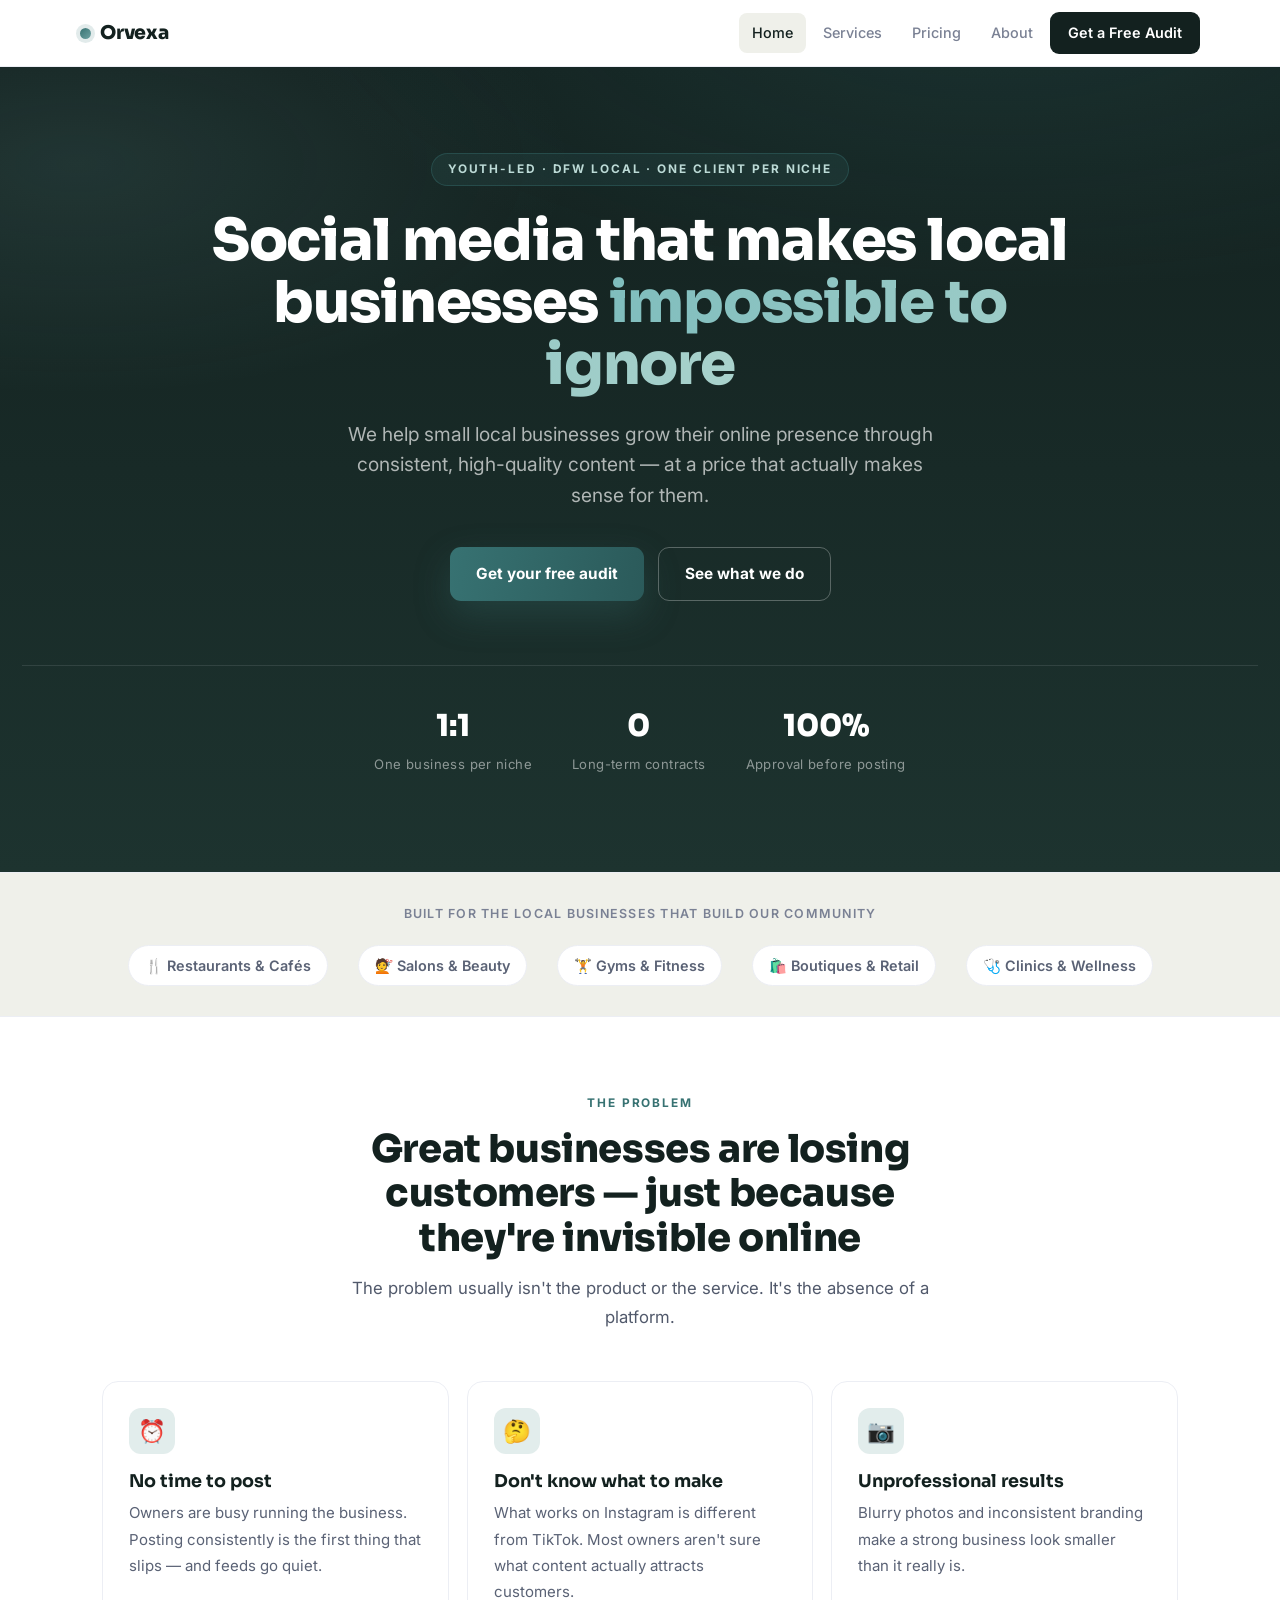
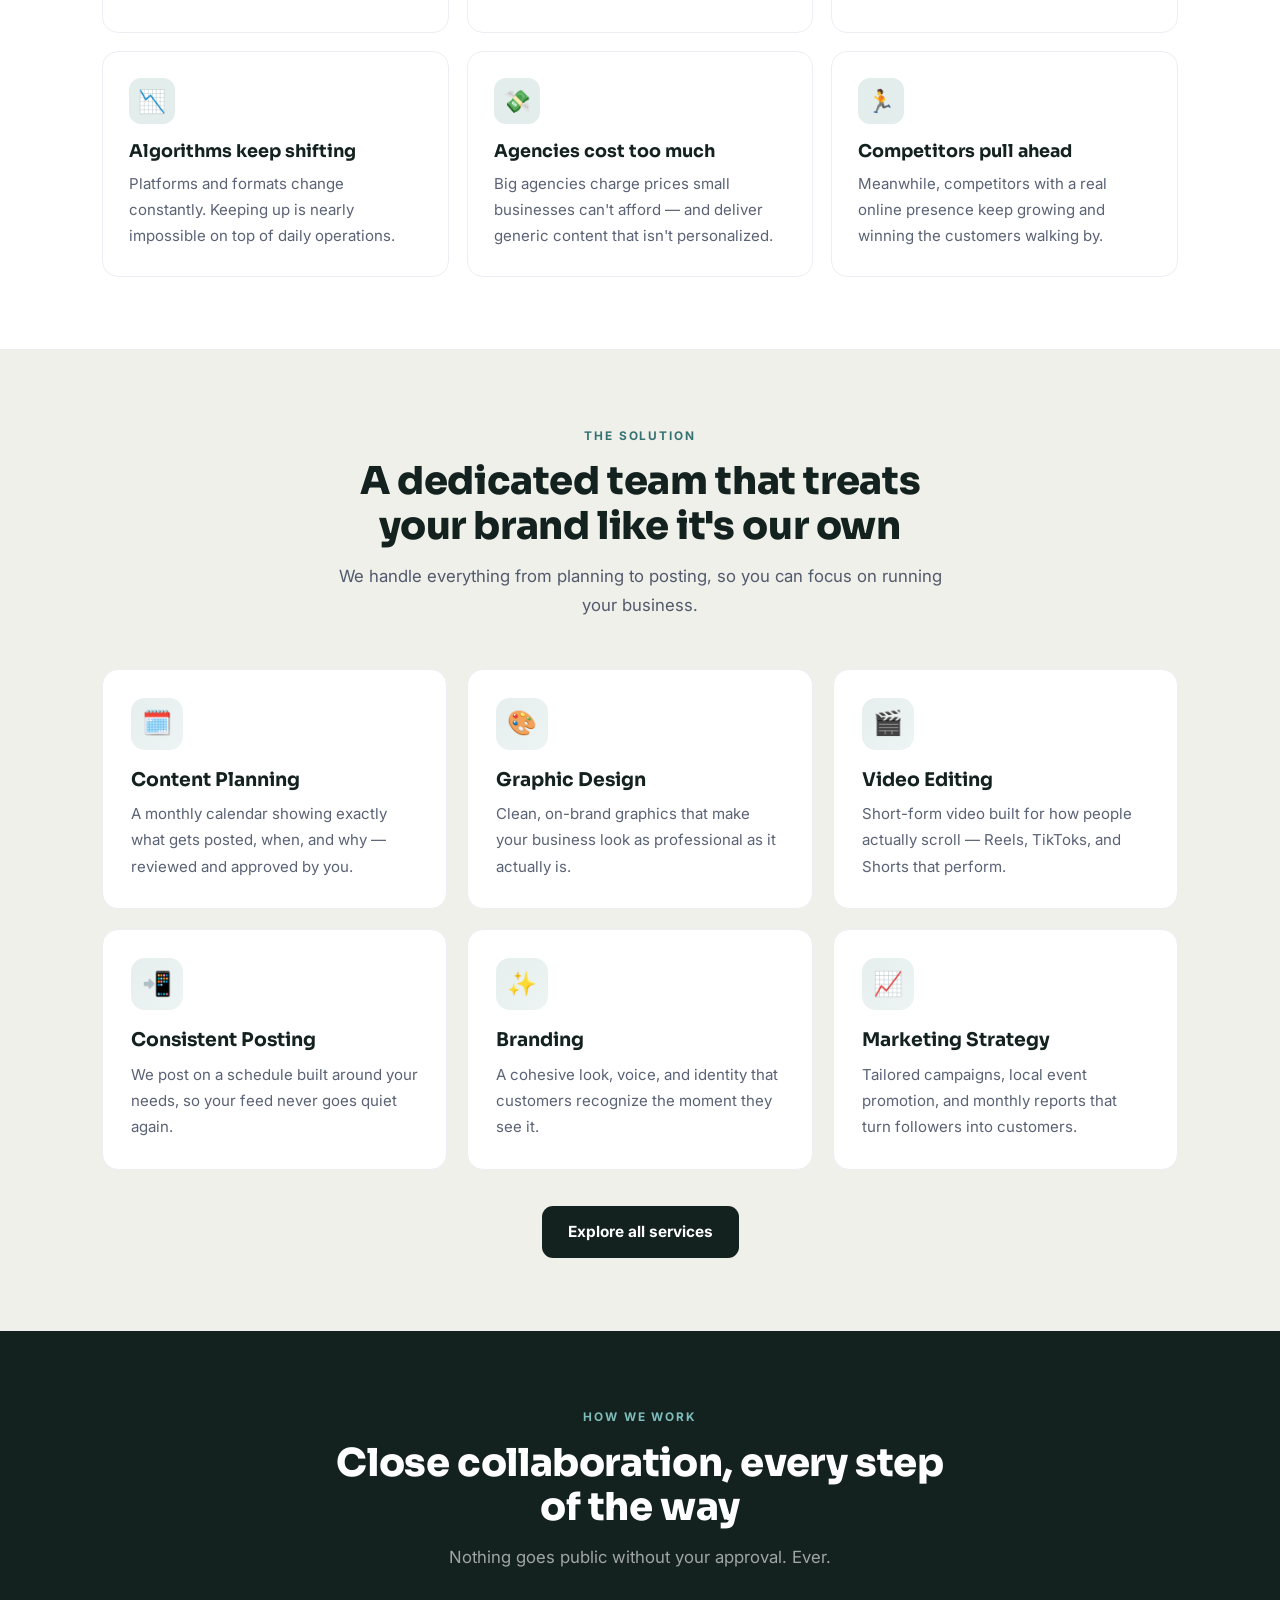
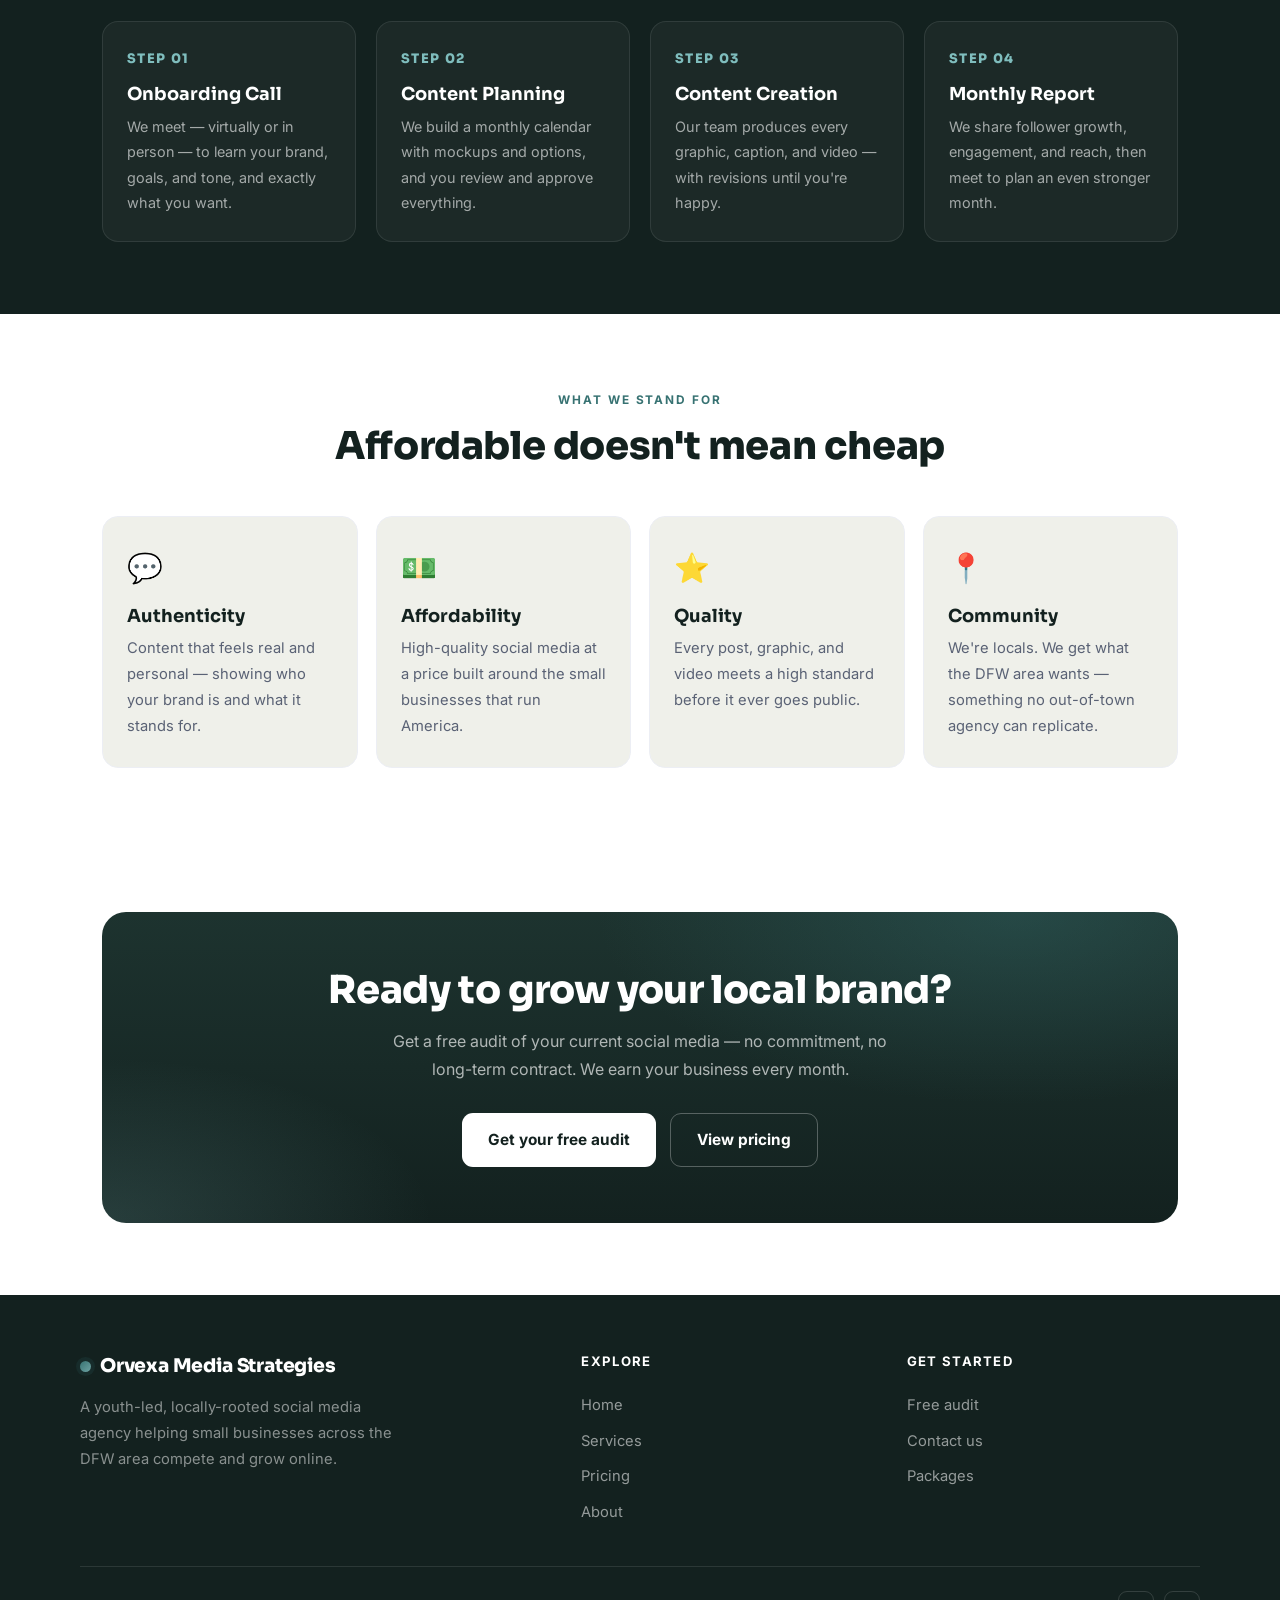
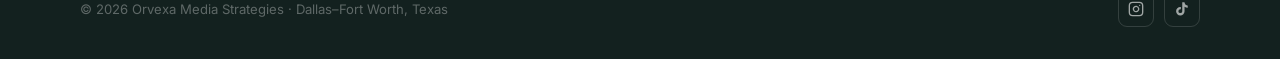
==== commit f03ca0b4: "Switch theme to teal-green #377272 and off-white #eff0ea Co-Authored-By: Claude Opus 4.8 <noreply@an" ====
--- a/index.html
+++ b/index.html
@@ -152,7 +152,7 @@
   <section class="section process">
     <div class="container">
       <div class="section-head">
-        <span class="eyebrow" style="color:#5CC795;">How we work</span>
+        <span class="eyebrow" style="color:#7FBDBD;">How we work</span>
         <h2>Close collaboration, every step of the way</h2>
         <p>Nothing goes public without your approval. Ever.</p>
       </div>
--- a/css/styles.css
+++ b/css/styles.css
@@ -2,13 +2,13 @@
 
 /* ── Design Tokens ── */
 :root {
-  --violet:        #2C9A68;
-  --violet-dark:   #1F7A50;
-  --violet-light:  #E4F3EB;
-  --cyan:          #E89AA1;
-  --ink:           #0D1611;
-  --ink-2:         #16271E;
-  --gray-1:        #F7F8FB;
+  --violet:        #377272;
+  --violet-dark:   #2B5A5A;
+  --violet-light:  #E2EDEC;
+  --cyan:          #6FA3A3;
+  --ink:           #13211F;
+  --ink-2:         #1D332F;
+  --gray-1:        #EFF0EA;
   --gray-2:        #ECEEF4;
   --gray-3:        #D5D9E3;
   --gray-4:        #7A8194;
@@ -19,9 +19,9 @@
 
   --radius:    16px;
   --radius-sm: 10px;
-  --shadow:        0 2px 14px rgba(13,22,17,.07);
-  --shadow-hover:  0 16px 40px rgba(13,22,17,.16);
-  --shadow-violet: 0 14px 36px rgba(44,154,104,.30);
+  --shadow:        0 2px 14px rgba(19,33,31,.07);
+  --shadow-hover:  0 16px 40px rgba(19,33,31,.16);
+  --shadow-violet: 0 14px 36px rgba(55,114,114,.30);
   --transition: 0.2s ease;
 }
 
@@ -103,7 +103,7 @@
   width: 11px; height: 11px;
   border-radius: 50%;
   background: linear-gradient(135deg, var(--violet), var(--cyan));
-  box-shadow: 0 0 0 4px rgba(44,154,104,.14);
+  box-shadow: 0 0 0 4px rgba(55,114,114,.14);
 }
 .nav__links { display: flex; align-items: center; gap: 4px; }
 .nav__links a {
@@ -148,9 +148,9 @@
 .hero {
   position: relative;
   background:
-    radial-gradient(1200px 480px at 78% -8%, rgba(44,154,104,.20), transparent 60%),
-    radial-gradient(900px 420px at 6% 12%, rgba(232,154,161,.14), transparent 55%),
-    linear-gradient(180deg, #0D1611 0%, #16271E 100%);
+    radial-gradient(1200px 480px at 78% -8%, rgba(55,114,114,.20), transparent 60%),
+    radial-gradient(900px 420px at 6% 12%, rgba(111,163,163,.14), transparent 55%),
+    linear-gradient(180deg, #13211F 0%, #1D332F 100%);
   color: var(--white);
   overflow: hidden;
   padding: 86px 22px 96px;
@@ -162,15 +162,15 @@
   font-weight: 700;
   letter-spacing: 0.16em;
   text-transform: uppercase;
-  color: #BFE8D3;
-  background: rgba(44,154,104,.16);
-  border: 1px solid rgba(44,154,104,.4);
+  color: #BCDAD6;
+  background: rgba(55,114,114,.16);
+  border: 1px solid rgba(55,114,114,.4);
   border-radius: 100px;
   padding: 6px 16px;
   margin-bottom: 24px;
 }
 .hero h1 { max-width: 880px; margin: 0 auto 22px; color: var(--white); }
-.hero h1 span { background: linear-gradient(100deg, #5CC795 0%, #F2B0B7 100%); -webkit-background-clip: text; background-clip: text; -webkit-text-fill-color: transparent; }
+.hero h1 span { background: linear-gradient(100deg, #7FBDBD 0%, #A9D2CC 100%); -webkit-background-clip: text; background-clip: text; -webkit-text-fill-color: transparent; }
 .hero__tagline {
   font-size: clamp(1rem, 2.3vw, 1.2rem);
   color: rgba(255,255,255,.66);
@@ -204,7 +204,7 @@
   white-space: nowrap;
 }
 .btn--primary { background: linear-gradient(100deg, var(--violet), var(--violet-dark)); color: var(--white); box-shadow: var(--shadow-violet); }
-.btn--primary:hover { transform: translateY(-2px); box-shadow: 0 18px 44px rgba(44,154,104,.42); }
+.btn--primary:hover { transform: translateY(-2px); box-shadow: 0 18px 44px rgba(55,114,114,.42); }
 .btn--light { background: var(--white); color: var(--ink); }
 .btn--light:hover { transform: translateY(-2px); }
 .btn--ghost { background: transparent; color: var(--white); border: 1.5px solid rgba(255,255,255,.28); }
@@ -268,7 +268,7 @@
   width: 52px; height: 52px; border-radius: 14px;
   display: flex; align-items: center; justify-content: center;
   font-size: 1.5rem; margin-bottom: 18px;
-  background: linear-gradient(135deg, rgba(44,154,104,.12), rgba(232,154,161,.12));
+  background: linear-gradient(135deg, rgba(55,114,114,.12), rgba(111,163,163,.12));
 }
 .service-card h3 { font-size: 1.18rem; margin-bottom: 9px; }
 .service-card p { font-size: 0.94rem; color: #5a6275; }
@@ -291,7 +291,7 @@
 .process-step__num {
   font-family: var(--display);
   font-size: 0.82rem; font-weight: 800; letter-spacing: 0.1em;
-  color: #5CC795; margin-bottom: 14px;
+  color: #7FBDBD; margin-bottom: 14px;
 }
 .process-step h3 { font-size: 1.12rem; color: var(--white); margin-bottom: 8px; }
 .process-step p { font-size: 0.9rem; color: rgba(255,255,255,.6); }
@@ -326,7 +326,7 @@
 .price-card:hover { box-shadow: var(--shadow-hover); transform: translateY(-4px); }
 .price-card--featured {
   border-color: transparent;
-  background: linear-gradient(180deg, #16271E 0%, #0D1611 100%);
+  background: linear-gradient(180deg, #1D332F 0%, #13211F 100%);
   color: var(--white);
   box-shadow: var(--shadow-violet);
 }
@@ -350,7 +350,7 @@
   background: var(--violet-light); color: var(--violet);
   display: flex; align-items: center; justify-content: center; font-size: 0.7rem; font-weight: 800; margin-top: 2px;
 }
-.price-card--featured .price-card__check { background: rgba(44,154,104,.3); color: #BFE8D3; }
+.price-card--featured .price-card__check { background: rgba(55,114,114,.3); color: #BCDAD6; }
 .pricing-note { text-align: center; max-width: 640px; margin: 36px auto 0; font-size: 0.92rem; color: var(--gray-4); }
 
 /* ══════════════════════════════════ POLICIES ══════════════════════════════════ */
@@ -395,9 +395,9 @@
   position: relative;
   overflow: hidden;
   background:
-    radial-gradient(700px 320px at 85% 0%, rgba(44,154,104,.35), transparent 60%),
-    radial-gradient(600px 300px at 0% 100%, rgba(232,154,161,.22), transparent 55%),
-    linear-gradient(180deg, #16271E, #0D1611);
+    radial-gradient(700px 320px at 85% 0%, rgba(55,114,114,.35), transparent 60%),
+    radial-gradient(600px 300px at 0% 100%, rgba(111,163,163,.22), transparent 55%),
+    linear-gradient(180deg, #1D332F, #13211F);
   border-radius: 24px;
   padding: 56px 40px;
   text-align: center;
@@ -410,7 +410,7 @@
 /* ══════════════════════════════════ PAGE HEADER ══════════════════════════════════ */
 .page-header {
   background:
-    radial-gradient(800px 360px at 80% -20%, rgba(44,154,104,.16), transparent 60%),
+    radial-gradient(800px 360px at 80% -20%, rgba(55,114,114,.16), transparent 60%),
     var(--gray-1);
   border-bottom: 1px solid var(--gray-2);
   padding: 64px 22px 56px;
@@ -459,7 +459,7 @@
 }
 .field input:focus, .field select:focus, .field textarea:focus {
   border-color: var(--violet);
-  box-shadow: 0 0 0 4px rgba(44,154,104,.12);
+  box-shadow: 0 0 0 4px rgba(55,114,114,.12);
 }
 .field textarea { resize: vertical; min-height: 120px; }
 .form-success {
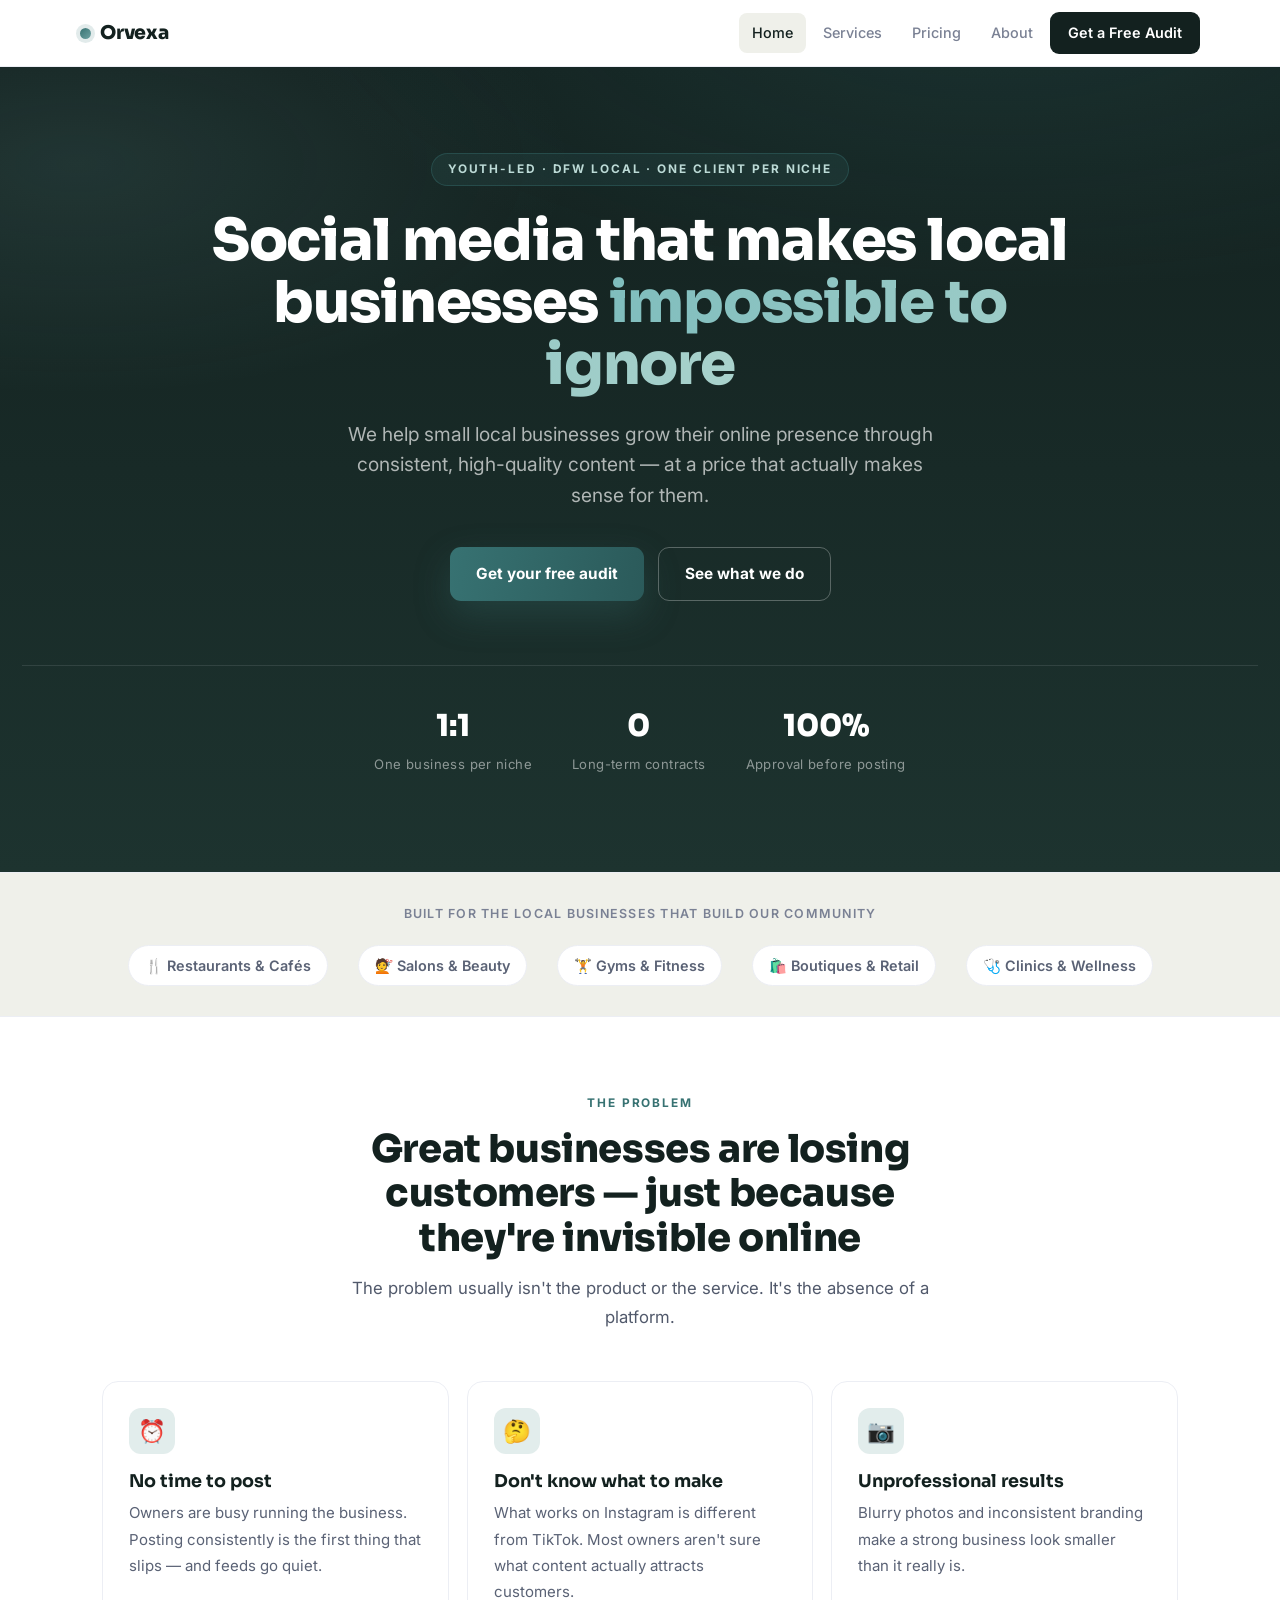
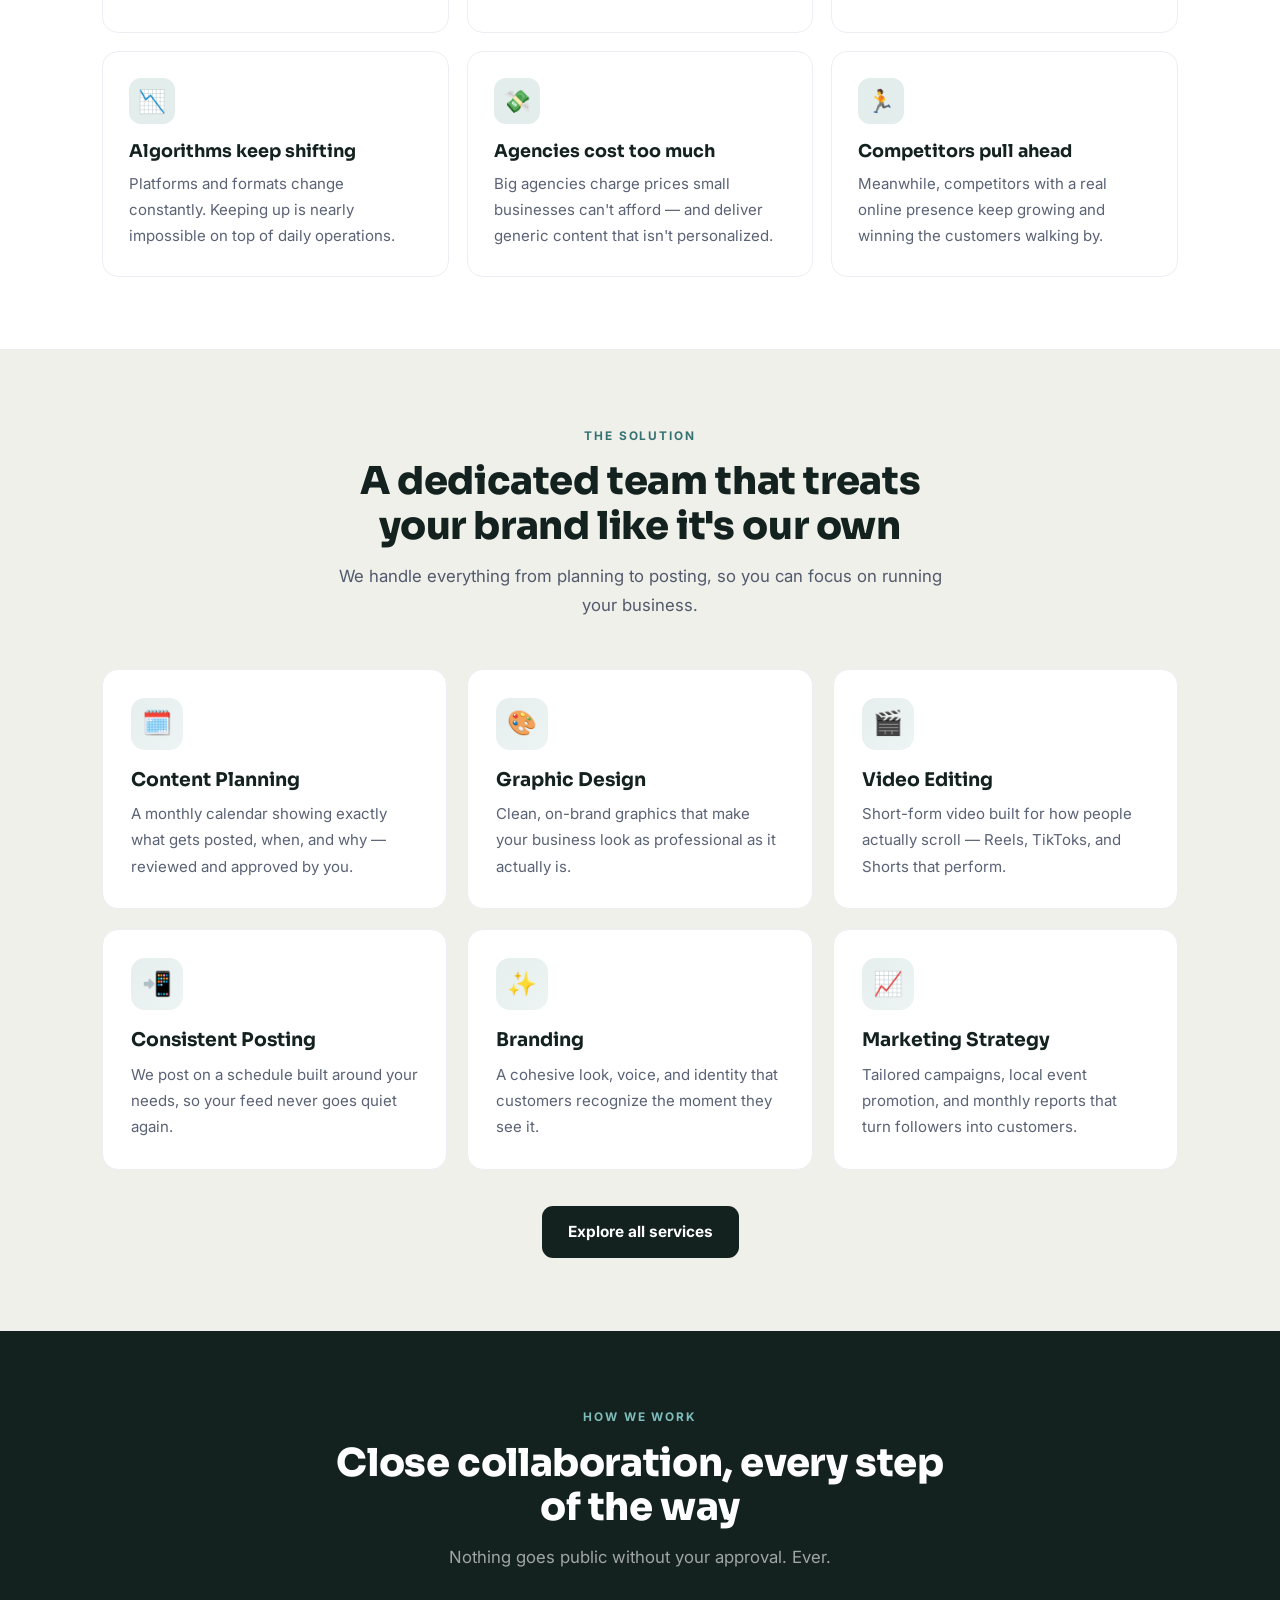
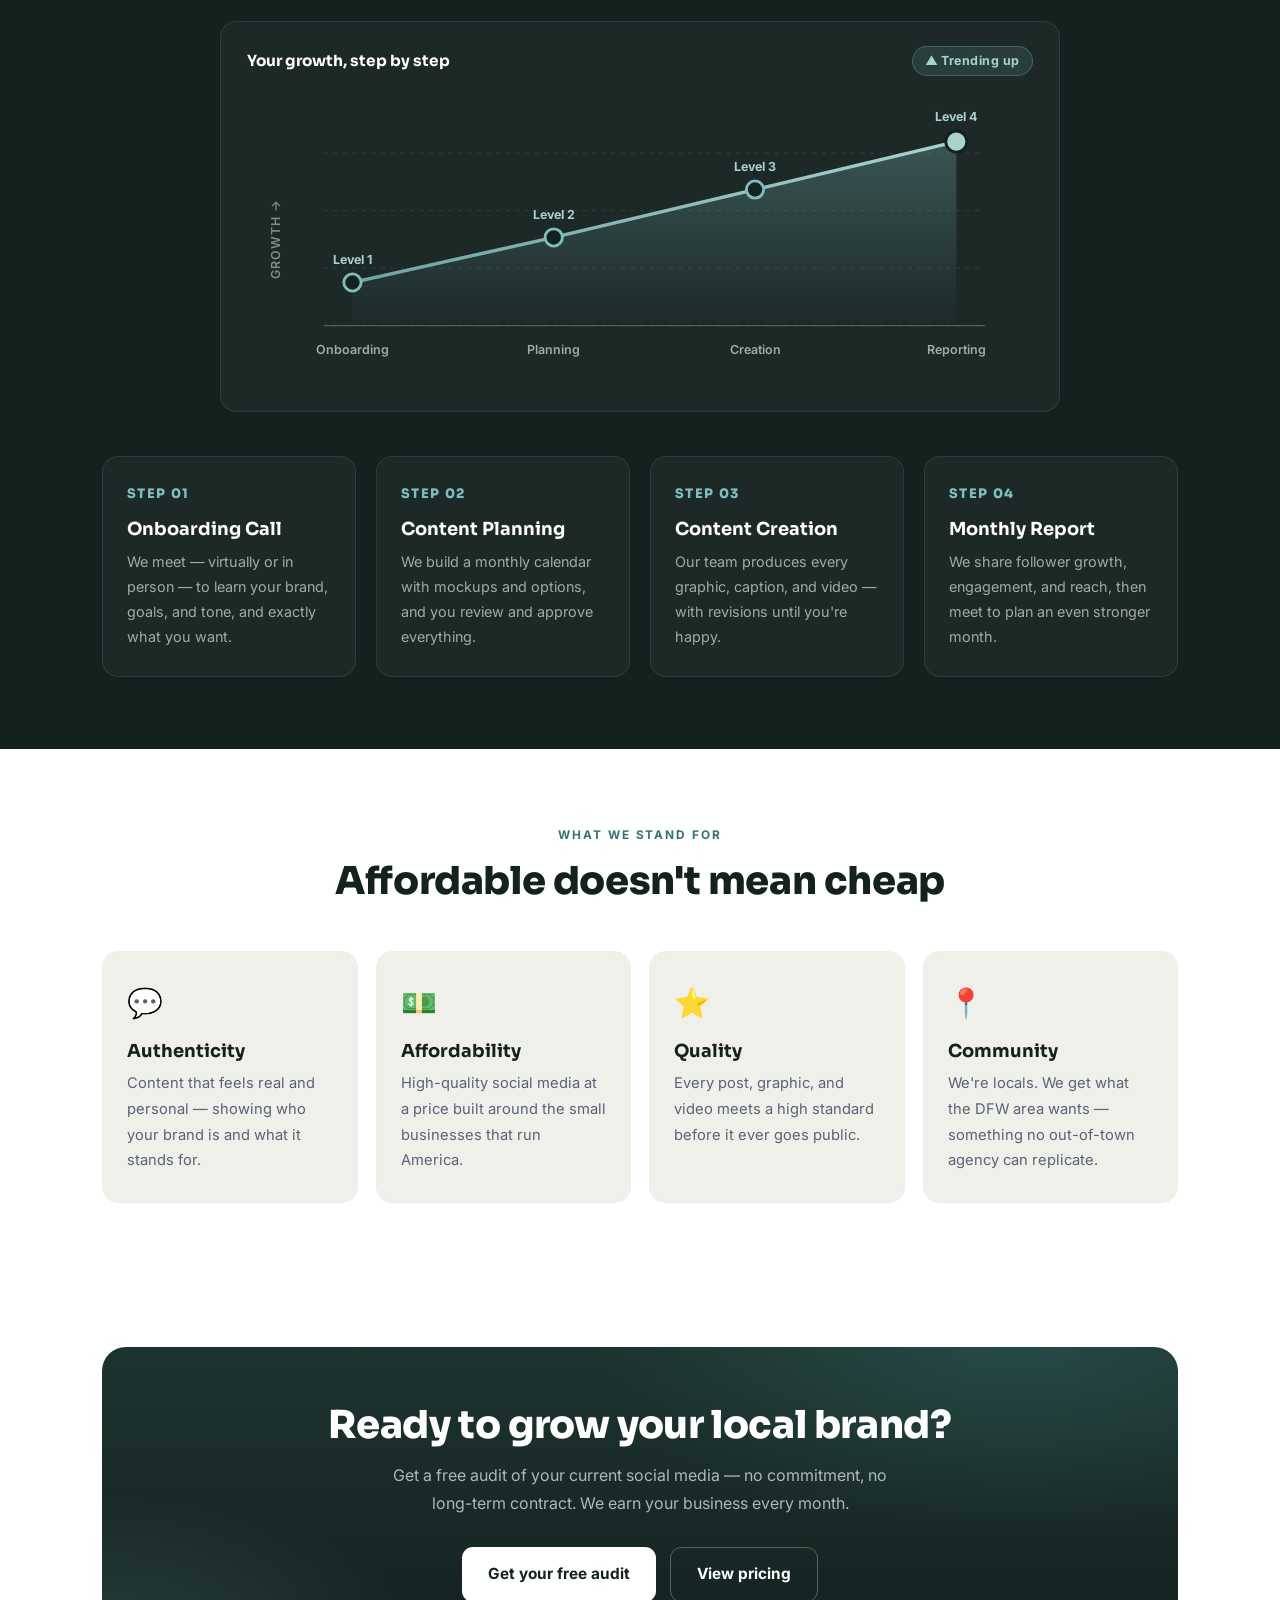
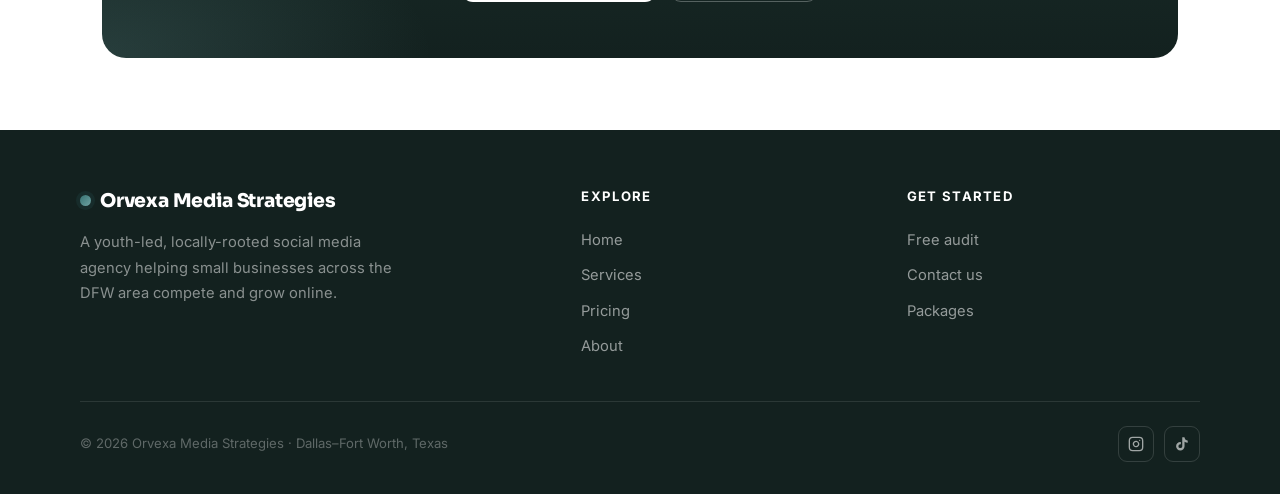
==== commit 52500a30: "Add rising 4-level growth line graph to process section Co-Authored-By: Claude Opus 4.8 <noreply@ant" ====
--- a/index.html
+++ b/index.html
@@ -156,6 +156,70 @@
         <h2>Close collaboration, every step of the way</h2>
         <p>Nothing goes public without your approval. Ever.</p>
       </div>
+
+      <div class="process-chart reveal">
+        <div class="process-chart__caption">
+          <span>Your growth, step by step</span>
+          <span class="process-chart__trend">▲ Trending up</span>
+        </div>
+        <svg viewBox="0 0 820 320" role="img" aria-label="Line graph showing steady growth rising across the four steps">
+          <defs>
+            <linearGradient id="pcArea" x1="0" y1="0" x2="0" y2="1">
+              <stop offset="0%" stop-color="#7FBDBD" stop-opacity="0.30" />
+              <stop offset="100%" stop-color="#7FBDBD" stop-opacity="0" />
+            </linearGradient>
+            <linearGradient id="pcLine" x1="0" y1="0" x2="1" y2="0">
+              <stop offset="0%" stop-color="#6FA3A3" />
+              <stop offset="100%" stop-color="#A9D2CC" />
+            </linearGradient>
+          </defs>
+
+          <!-- horizontal level gridlines -->
+          <g stroke="rgba(255,255,255,.10)" stroke-width="1" stroke-dasharray="4 6">
+            <line x1="80" y1="70"  x2="770" y2="70" />
+            <line x1="80" y1="130" x2="770" y2="130" />
+            <line x1="80" y1="190" x2="770" y2="190" />
+            <line x1="80" y1="250" x2="770" y2="250" />
+          </g>
+
+          <!-- baseline axis -->
+          <line x1="80" y1="250" x2="770" y2="250" stroke="rgba(255,255,255,.22)" stroke-width="1.5" />
+
+          <!-- y-axis growth label -->
+          <text x="34" y="160" fill="rgba(255,255,255,.45)" font-size="13" font-weight="600" letter-spacing="1" transform="rotate(-90 34 160)" text-anchor="middle">GROWTH →</text>
+
+          <!-- area under the line -->
+          <path d="M110,205 L320,158 L530,108 L740,58 L740,250 L110,250 Z" fill="url(#pcArea)" />
+
+          <!-- the rising line -->
+          <polyline points="110,205 320,158 530,108 740,58" fill="none" stroke="url(#pcLine)" stroke-width="3.5" stroke-linecap="round" stroke-linejoin="round" />
+
+          <!-- data points -->
+          <g>
+            <circle cx="110" cy="205" r="9" fill="#13211F" stroke="#7FBDBD" stroke-width="3" />
+            <circle cx="320" cy="158" r="9" fill="#13211F" stroke="#7FBDBD" stroke-width="3" />
+            <circle cx="530" cy="108" r="9" fill="#13211F" stroke="#7FBDBD" stroke-width="3" />
+            <circle cx="740" cy="58"  r="11" fill="#A9D2CC" stroke="#13211F" stroke-width="3" />
+          </g>
+
+          <!-- level labels above each point -->
+          <g fill="#A9D2CC" font-size="13" font-weight="700" text-anchor="middle">
+            <text x="110" y="186">Level 1</text>
+            <text x="320" y="139">Level 2</text>
+            <text x="530" y="89">Level 3</text>
+            <text x="740" y="36">Level 4</text>
+          </g>
+
+          <!-- step labels below baseline -->
+          <g fill="rgba(255,255,255,.6)" font-size="13" font-weight="600" text-anchor="middle">
+            <text x="110" y="280">Onboarding</text>
+            <text x="320" y="280">Planning</text>
+            <text x="530" y="280">Creation</text>
+            <text x="740" y="280">Reporting</text>
+          </g>
+        </svg>
+      </div>
+
       <div class="process-grid">
         <div class="process-step reveal">
           <div class="process-step__num">STEP 01</div>
--- a/css/styles.css
+++ b/css/styles.css
@@ -295,6 +295,28 @@
 }
 .process-step h3 { font-size: 1.12rem; color: var(--white); margin-bottom: 8px; }
 .process-step p { font-size: 0.9rem; color: rgba(255,255,255,.6); }
+.process-chart {
+  max-width: 840px;
+  margin: 0 auto 44px;
+  background: rgba(255,255,255,.04);
+  border: 1px solid rgba(255,255,255,.09);
+  border-radius: var(--radius);
+  padding: 24px 26px 18px;
+}
+.process-chart__caption {
+  display: flex; align-items: center; justify-content: space-between; gap: 12px;
+  margin-bottom: 10px;
+}
+.process-chart__caption > span:first-child {
+  font-family: var(--display); font-size: 0.96rem; font-weight: 700; color: var(--white);
+}
+.process-chart__trend {
+  font-size: 0.78rem; font-weight: 700; letter-spacing: 0.04em;
+  color: #A9D2CC; background: rgba(127,189,189,.14);
+  border: 1px solid rgba(127,189,189,.3);
+  padding: 4px 12px; border-radius: 100px;
+}
+.process-chart svg { width: 100%; height: auto; display: block; font-family: var(--font); }
 
 /* ══════════════════════════════════ WHY / VALUES ══════════════════════════════════ */
 .values-grid { display: grid; grid-template-columns: 1fr; gap: 18px; }
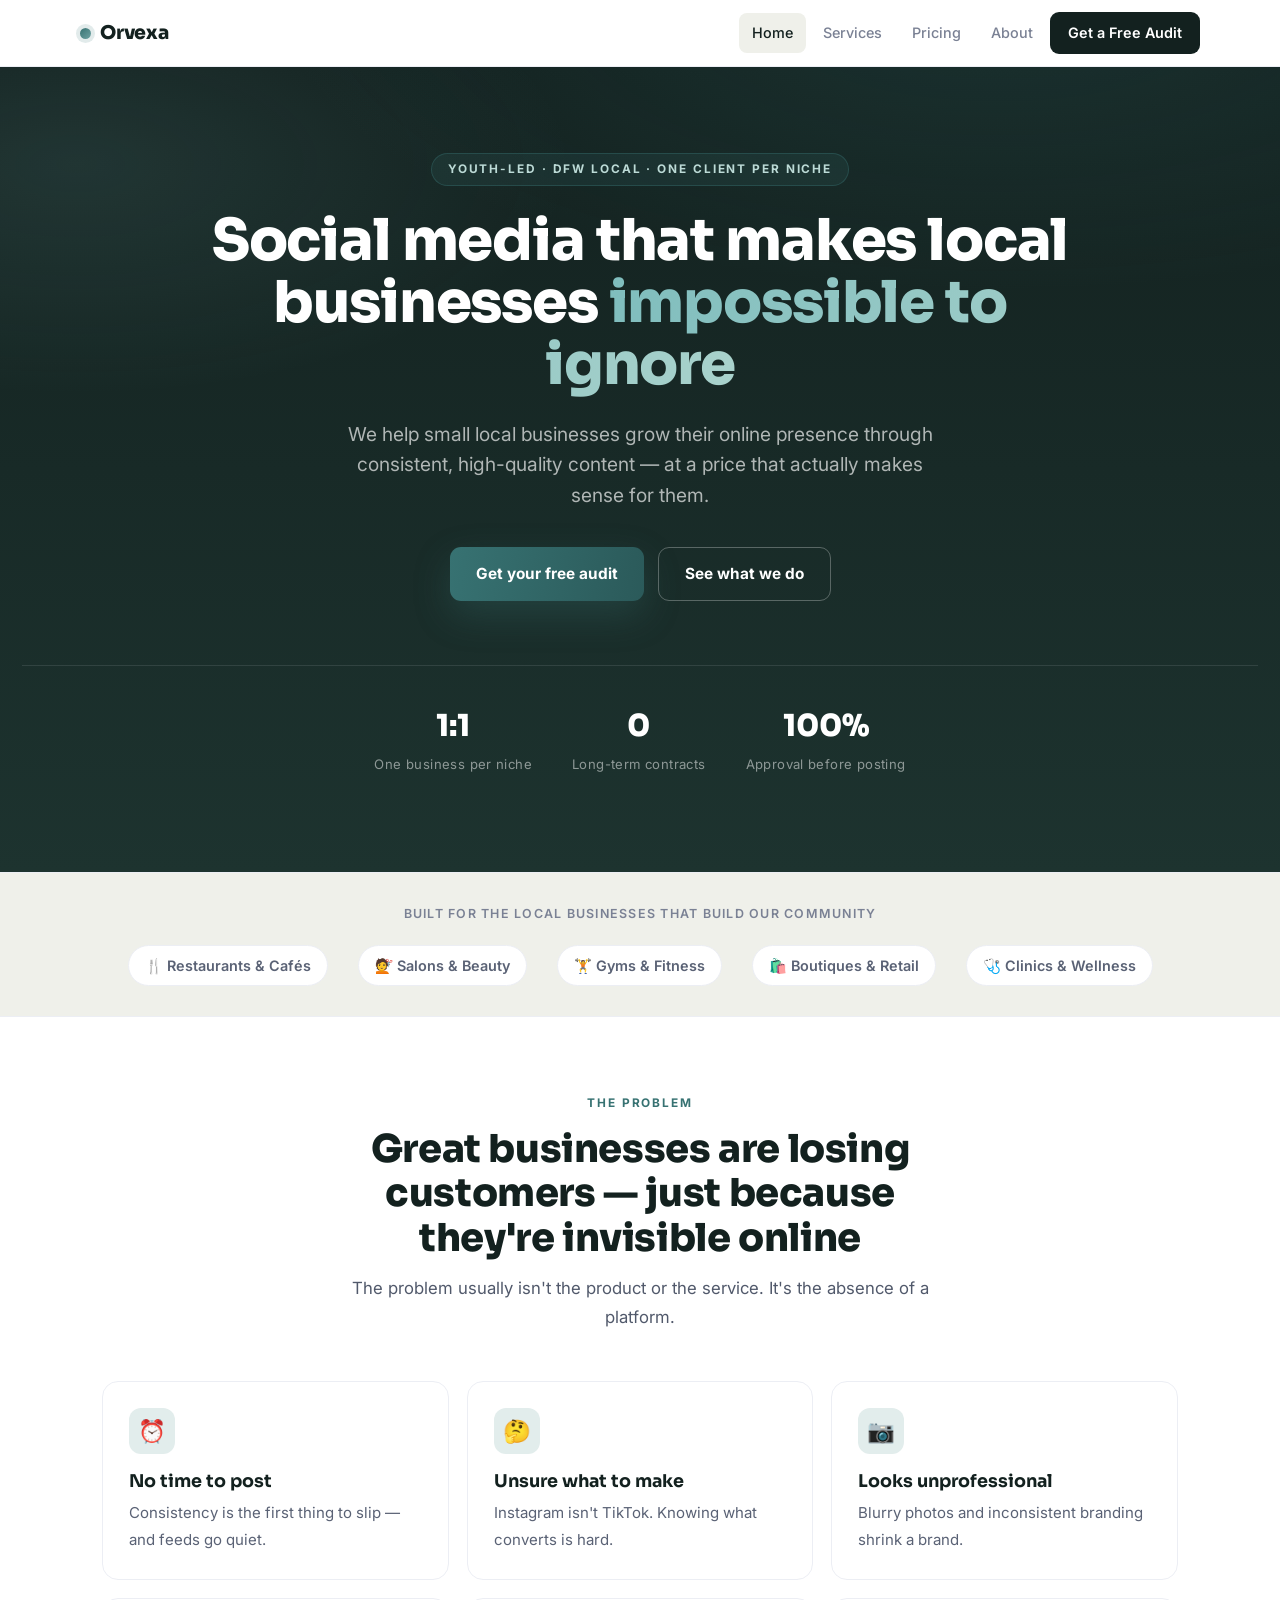
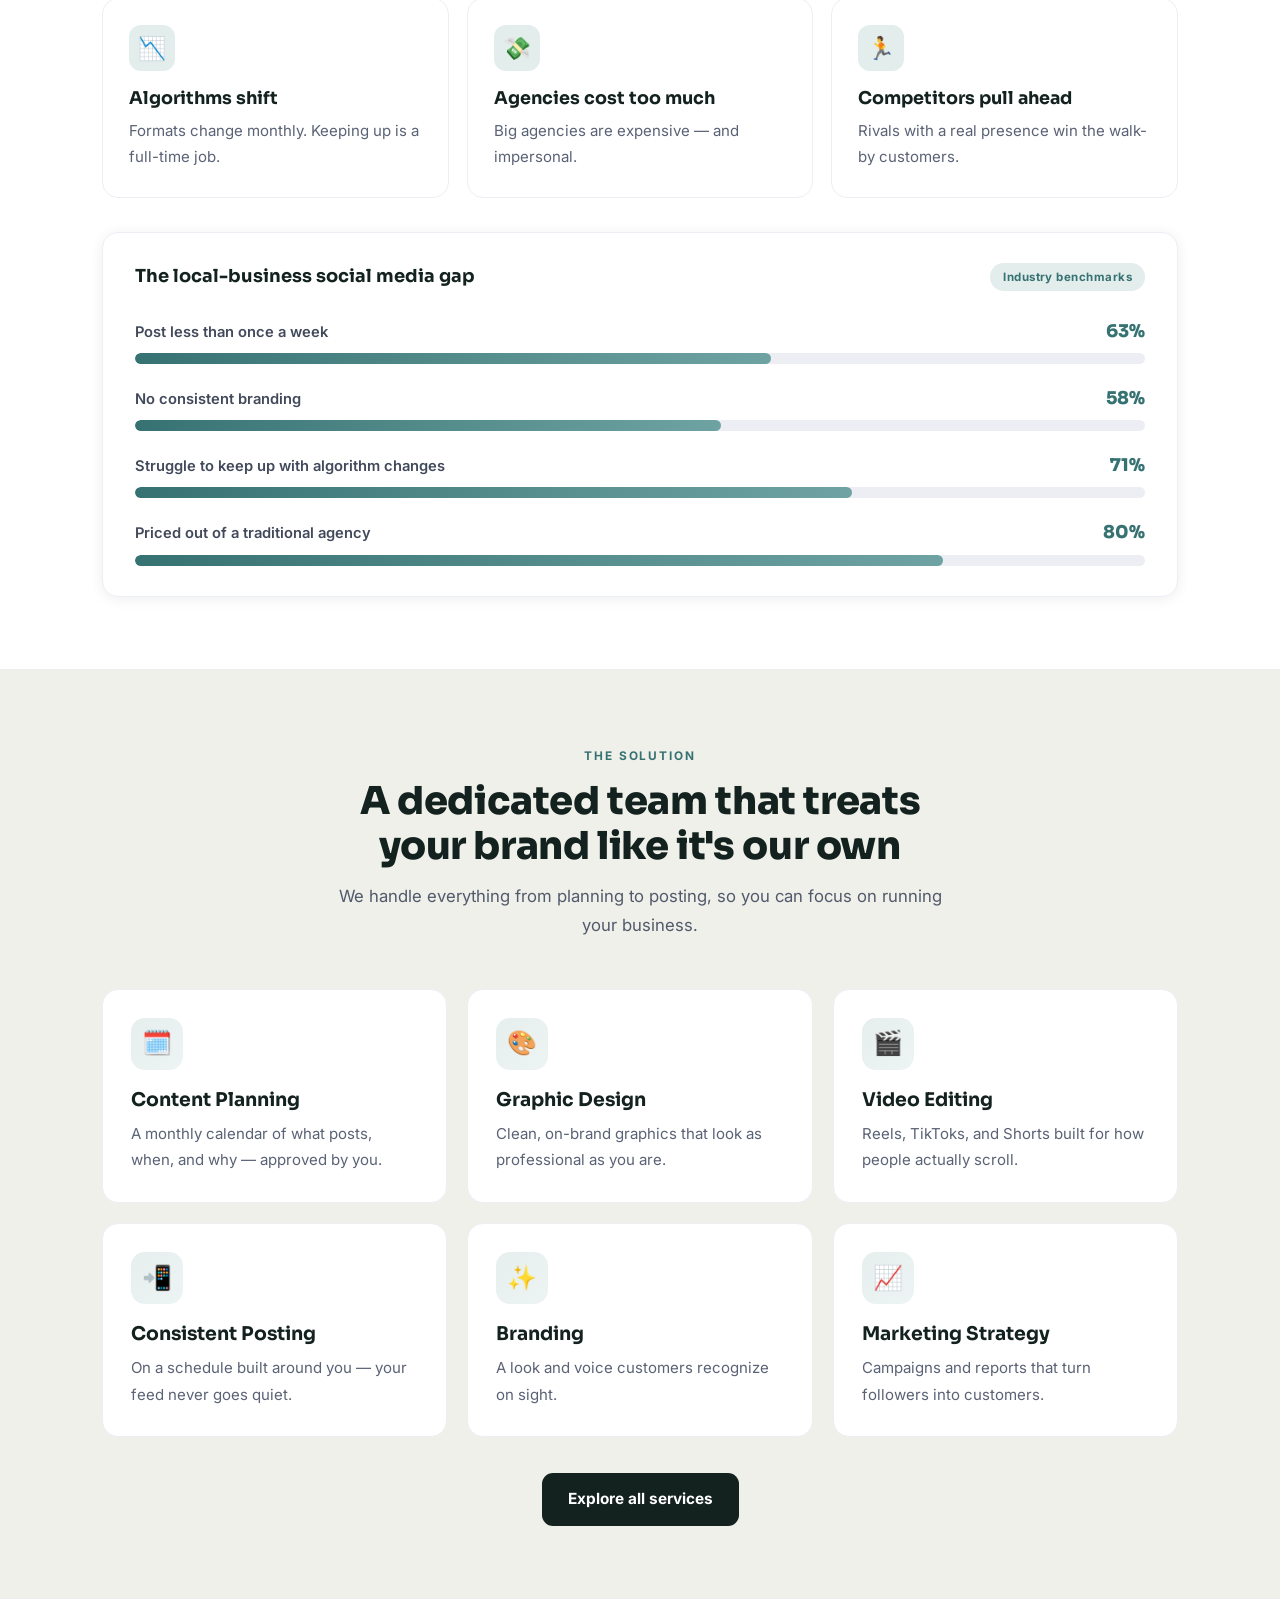
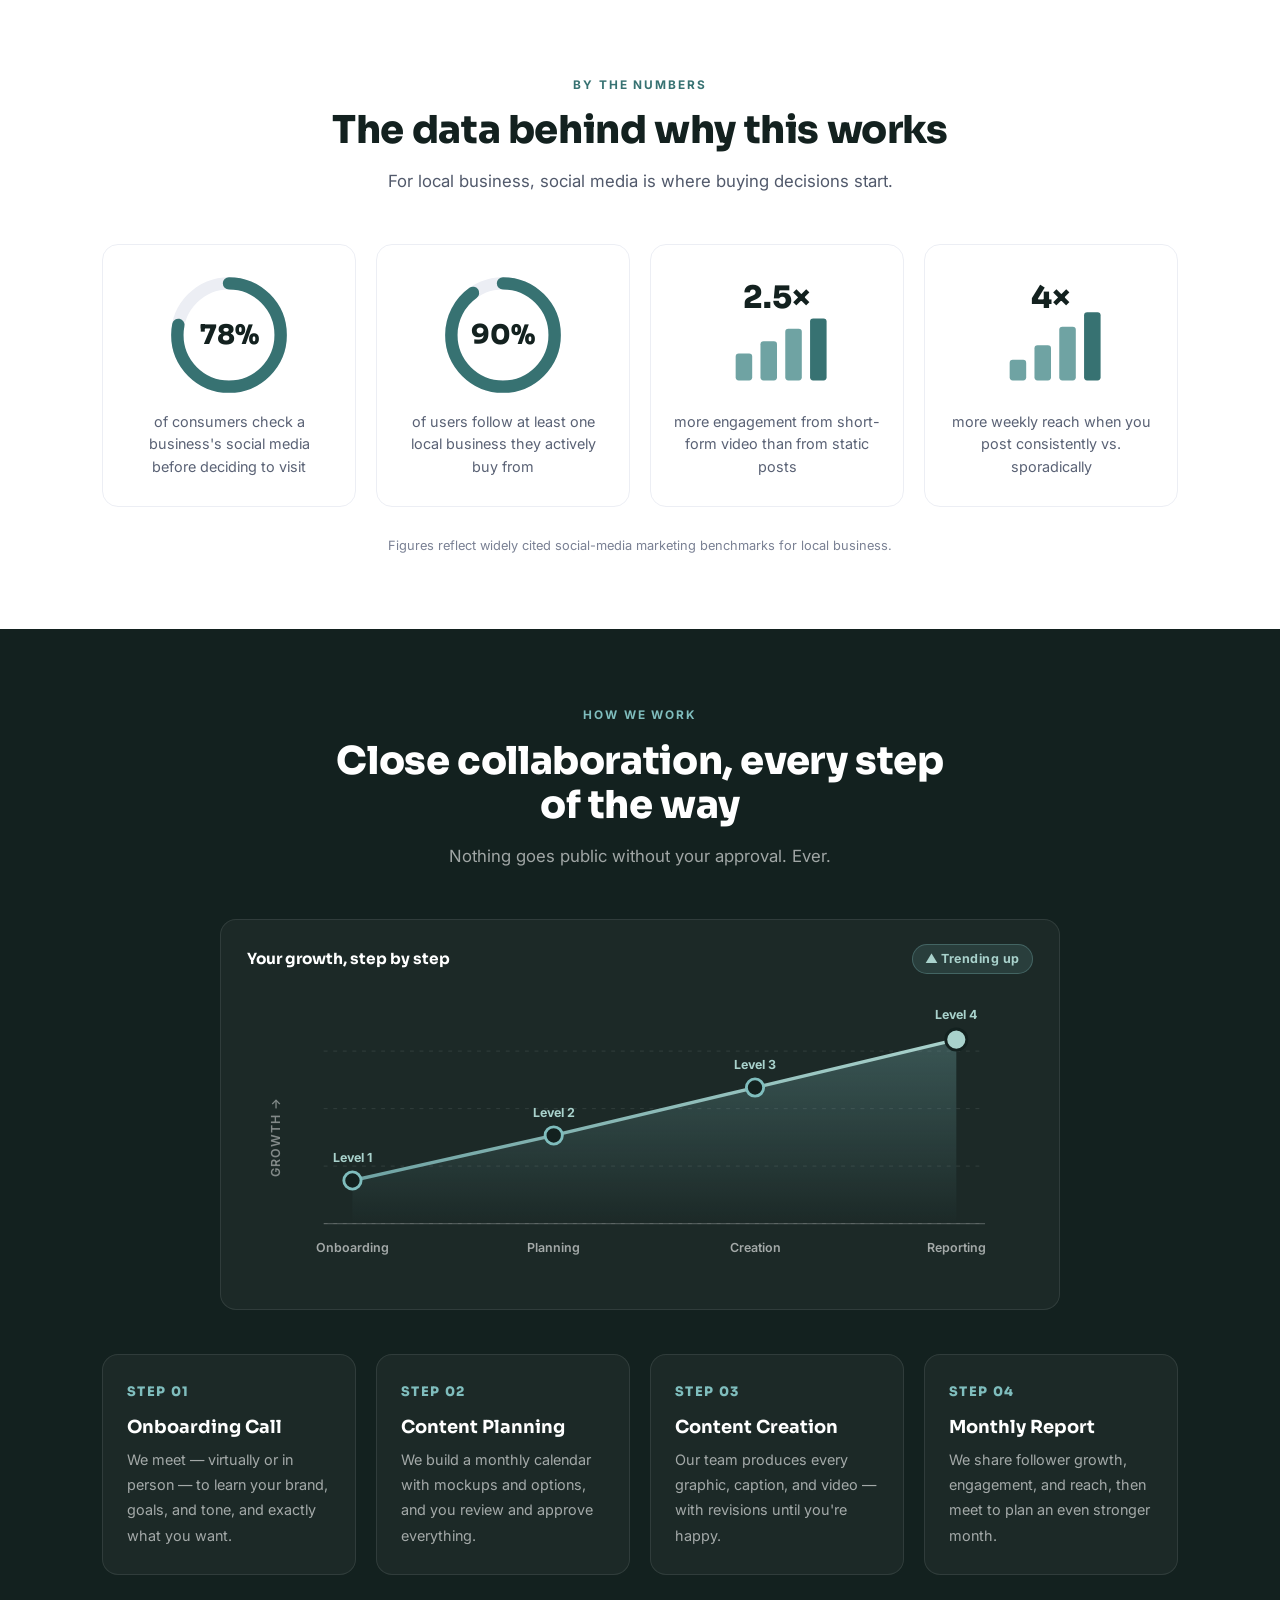
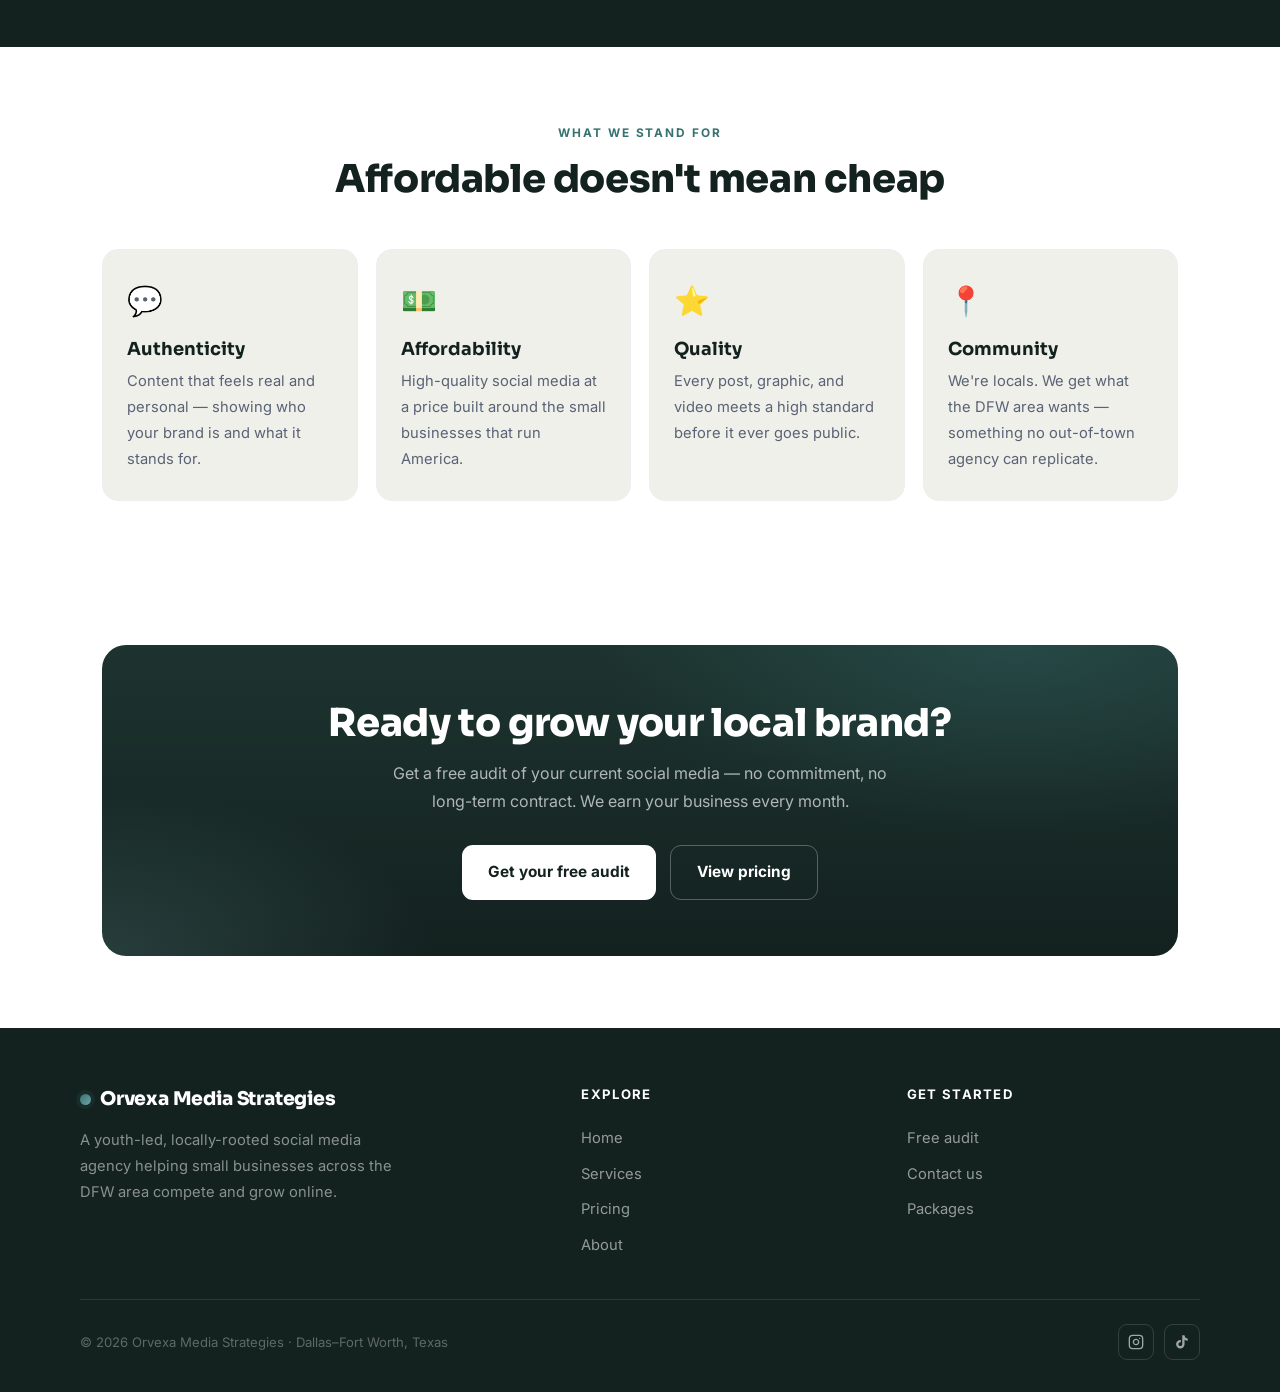
==== commit d8c1400e: "Add data visuals (stat bars, metric dashboard) and trim copy on home page Co-Authored-By: Claude Opu" ====
--- a/index.html
+++ b/index.html
@@ -71,32 +71,55 @@
         <div class="problem-card reveal">
           <div class="problem-card__icon">⏰</div>
           <h3>No time to post</h3>
-          <p>Owners are busy running the business. Posting consistently is the first thing that slips — and feeds go quiet.</p>
+          <p>Consistency is the first thing to slip — and feeds go quiet.</p>
         </div>
         <div class="problem-card reveal" data-delay="60">
           <div class="problem-card__icon">🤔</div>
-          <h3>Don't know what to make</h3>
-          <p>What works on Instagram is different from TikTok. Most owners aren't sure what content actually attracts customers.</p>
+          <h3>Unsure what to make</h3>
+          <p>Instagram isn't TikTok. Knowing what converts is hard.</p>
         </div>
         <div class="problem-card reveal" data-delay="120">
           <div class="problem-card__icon">📷</div>
-          <h3>Unprofessional results</h3>
-          <p>Blurry photos and inconsistent branding make a strong business look smaller than it really is.</p>
+          <h3>Looks unprofessional</h3>
+          <p>Blurry photos and inconsistent branding shrink a brand.</p>
         </div>
         <div class="problem-card reveal">
           <div class="problem-card__icon">📉</div>
-          <h3>Algorithms keep shifting</h3>
-          <p>Platforms and formats change constantly. Keeping up is nearly impossible on top of daily operations.</p>
+          <h3>Algorithms shift</h3>
+          <p>Formats change monthly. Keeping up is a full-time job.</p>
         </div>
         <div class="problem-card reveal" data-delay="60">
           <div class="problem-card__icon">💸</div>
           <h3>Agencies cost too much</h3>
-          <p>Big agencies charge prices small businesses can't afford — and deliver generic content that isn't personalized.</p>
+          <p>Big agencies are expensive — and impersonal.</p>
         </div>
         <div class="problem-card reveal" data-delay="120">
           <div class="problem-card__icon">🏃</div>
           <h3>Competitors pull ahead</h3>
-          <p>Meanwhile, competitors with a real online presence keep growing and winning the customers walking by.</p>
+          <p>Rivals with a real presence win the walk-by customers.</p>
+        </div>
+      </div>
+
+      <div class="stat-panel reveal">
+        <div class="stat-panel__head">
+          <h3>The local-business social media gap</h3>
+          <span class="stat-panel__tag">Industry benchmarks</span>
+        </div>
+        <div class="bar-row">
+          <div class="bar-row__top"><span class="bar-row__label">Post less than once a week</span><span class="bar-row__val">63%</span></div>
+          <div class="bar-row__track"><div class="bar-row__fill" style="width:63%"></div></div>
+        </div>
+        <div class="bar-row">
+          <div class="bar-row__top"><span class="bar-row__label">No consistent branding</span><span class="bar-row__val">58%</span></div>
+          <div class="bar-row__track"><div class="bar-row__fill" style="width:58%"></div></div>
+        </div>
+        <div class="bar-row">
+          <div class="bar-row__top"><span class="bar-row__label">Struggle to keep up with algorithm changes</span><span class="bar-row__val">71%</span></div>
+          <div class="bar-row__track"><div class="bar-row__fill" style="width:71%"></div></div>
+        </div>
+        <div class="bar-row">
+          <div class="bar-row__top"><span class="bar-row__label">Priced out of a traditional agency</span><span class="bar-row__val">80%</span></div>
+          <div class="bar-row__track"><div class="bar-row__fill" style="width:80%"></div></div>
         </div>
       </div>
     </div>
@@ -114,37 +137,104 @@
         <div class="service-card reveal">
           <div class="service-card__icon">🗓️</div>
           <h3>Content Planning</h3>
-          <p>A monthly calendar showing exactly what gets posted, when, and why — reviewed and approved by you.</p>
+          <p>A monthly calendar of what posts, when, and why — approved by you.</p>
         </div>
         <div class="service-card reveal" data-delay="60">
           <div class="service-card__icon">🎨</div>
           <h3>Graphic Design</h3>
-          <p>Clean, on-brand graphics that make your business look as professional as it actually is.</p>
+          <p>Clean, on-brand graphics that look as professional as you are.</p>
         </div>
         <div class="service-card reveal" data-delay="120">
           <div class="service-card__icon">🎬</div>
           <h3>Video Editing</h3>
-          <p>Short-form video built for how people actually scroll — Reels, TikToks, and Shorts that perform.</p>
+          <p>Reels, TikToks, and Shorts built for how people actually scroll.</p>
         </div>
         <div class="service-card reveal">
           <div class="service-card__icon">📲</div>
           <h3>Consistent Posting</h3>
-          <p>We post on a schedule built around your needs, so your feed never goes quiet again.</p>
+          <p>On a schedule built around you — your feed never goes quiet.</p>
         </div>
         <div class="service-card reveal" data-delay="60">
           <div class="service-card__icon">✨</div>
           <h3>Branding</h3>
-          <p>A cohesive look, voice, and identity that customers recognize the moment they see it.</p>
+          <p>A look and voice customers recognize on sight.</p>
         </div>
         <div class="service-card reveal" data-delay="120">
           <div class="service-card__icon">📈</div>
           <h3>Marketing Strategy</h3>
-          <p>Tailored campaigns, local event promotion, and monthly reports that turn followers into customers.</p>
+          <p>Campaigns and reports that turn followers into customers.</p>
         </div>
       </div>
       <div class="center" style="margin-top:36px;">
         <a href="services.html" class="btn btn--dark">Explore all services</a>
       </div>
+    </div>
+  </section>
+
+  <!-- BY THE NUMBERS -->
+  <section class="section">
+    <div class="container">
+      <div class="section-head">
+        <span class="eyebrow">By the numbers</span>
+        <h2>The data behind why this works</h2>
+        <p>For local business, social media is where buying decisions start.</p>
+      </div>
+      <div class="metric-grid">
+
+        <div class="metric-card reveal">
+          <div class="metric-card__viz">
+            <svg viewBox="0 0 120 120" role="img" aria-label="78 percent">
+              <circle class="ring-track" cx="60" cy="60" r="50" fill="none" stroke-width="12" />
+              <circle class="ring-val" cx="60" cy="60" r="50" fill="none" stroke-width="12" stroke-linecap="round" stroke-dasharray="314.159" stroke-dashoffset="69.1" transform="rotate(-90 60 60)" />
+              <text class="ring-text" x="60" y="69" text-anchor="middle" font-size="26">78%</text>
+            </svg>
+          </div>
+          <p>of consumers check a business's social media before deciding to visit</p>
+        </div>
+
+        <div class="metric-card reveal" data-delay="60">
+          <div class="metric-card__viz">
+            <svg viewBox="0 0 120 120" role="img" aria-label="90 percent">
+              <circle class="ring-track" cx="60" cy="60" r="50" fill="none" stroke-width="12" />
+              <circle class="ring-val" cx="60" cy="60" r="50" fill="none" stroke-width="12" stroke-linecap="round" stroke-dasharray="314.159" stroke-dashoffset="31.4" transform="rotate(-90 60 60)" />
+              <text class="ring-text" x="60" y="69" text-anchor="middle" font-size="26">90%</text>
+            </svg>
+          </div>
+          <p>of users follow at least one local business they actively buy from</p>
+        </div>
+
+        <div class="metric-card reveal" data-delay="120">
+          <div class="metric-card__viz">
+            <svg viewBox="0 0 120 120" role="img" aria-label="2.5 times more engagement">
+              <text class="ring-text" x="60" y="34" text-anchor="middle" font-size="30">2.5×</text>
+              <g>
+                <rect x="20" y="78" width="16" height="26" rx="3" fill="var(--cyan)" />
+                <rect x="44" y="66" width="16" height="38" rx="3" fill="var(--cyan)" />
+                <rect x="68" y="54" width="16" height="50" rx="3" fill="var(--cyan)" />
+                <rect x="92" y="44" width="16" height="60" rx="3" fill="var(--violet)" />
+              </g>
+            </svg>
+          </div>
+          <p>more engagement from short-form video than from static posts</p>
+        </div>
+
+        <div class="metric-card reveal" data-delay="180">
+          <div class="metric-card__viz">
+            <svg viewBox="0 0 120 120" role="img" aria-label="4 times more reach">
+              <text class="ring-text" x="60" y="34" text-anchor="middle" font-size="30">4×</text>
+              <g>
+                <rect x="20" y="84" width="16" height="20" rx="3" fill="var(--cyan)" />
+                <rect x="44" y="70" width="16" height="34" rx="3" fill="var(--cyan)" />
+                <rect x="68" y="52" width="16" height="52" rx="3" fill="var(--cyan)" />
+                <rect x="92" y="38" width="16" height="66" rx="3" fill="var(--violet)" />
+              </g>
+            </svg>
+          </div>
+          <p>more weekly reach when you post consistently vs. sporadically</p>
+        </div>
+
+      </div>
+      <p class="metric-note">Figures reflect widely cited social-media marketing benchmarks for local business.</p>
     </div>
   </section>
 
--- a/css/styles.css
+++ b/css/styles.css
@@ -250,6 +250,51 @@
 .problem-card h3 { font-size: 1.1rem; margin-bottom: 8px; }
 .problem-card p { font-size: 0.94rem; color: #5a6275; }
 
+/* ── Stat bar panel ── */
+.stat-panel {
+  margin-top: 34px;
+  background: var(--white);
+  border: 1px solid var(--gray-2);
+  border-radius: var(--radius);
+  padding: 30px 32px;
+  box-shadow: var(--shadow);
+}
+.stat-panel__head { display: flex; align-items: center; justify-content: space-between; gap: 12px; margin-bottom: 26px; }
+.stat-panel__head h3 { font-size: 1.12rem; }
+.stat-panel__tag {
+  font-size: 0.72rem; font-weight: 700; letter-spacing: 0.04em;
+  color: var(--violet); background: var(--violet-light);
+  padding: 5px 13px; border-radius: 100px; white-space: nowrap;
+}
+.bar-row { margin-bottom: 20px; }
+.bar-row:last-child { margin-bottom: 0; }
+.bar-row__top { display: flex; justify-content: space-between; align-items: baseline; gap: 12px; margin-bottom: 8px; }
+.bar-row__label { font-size: 0.92rem; font-weight: 600; color: #41495b; }
+.bar-row__val { font-family: var(--display); font-size: 1.1rem; font-weight: 800; color: var(--violet); }
+.bar-row__track { height: 11px; background: var(--gray-2); border-radius: 100px; overflow: hidden; }
+.bar-row__fill { height: 100%; border-radius: 100px; background: linear-gradient(90deg, var(--violet), var(--cyan)); }
+
+/* ── Metric (stat dashboard) cards ── */
+.metric-grid { display: grid; grid-template-columns: 1fr; gap: 20px; }
+@media (min-width: 560px) { .metric-grid { grid-template-columns: repeat(2, 1fr); } }
+@media (min-width: 980px) { .metric-grid { grid-template-columns: repeat(4, 1fr); } }
+.metric-card {
+  background: var(--white);
+  border: 1px solid var(--gray-2);
+  border-radius: var(--radius);
+  padding: 28px 22px;
+  text-align: center;
+  transition: box-shadow var(--transition), transform var(--transition);
+}
+.metric-card:hover { box-shadow: var(--shadow-hover); transform: translateY(-4px); }
+.metric-card__viz { height: 124px; display: flex; align-items: center; justify-content: center; margin-bottom: 14px; }
+.metric-card__viz svg { width: 124px; height: 124px; }
+.metric-card p { font-size: 0.9rem; color: #5a6275; line-height: 1.55; }
+.metric-note { text-align: center; font-size: 0.8rem; color: var(--gray-4); margin-top: 28px; }
+.ring-track { stroke: var(--gray-2); }
+.ring-val { stroke: var(--violet); }
+.ring-text { font-family: var(--display); font-weight: 800; fill: var(--ink); }
+
 /* ══════════════════════════════════ SERVICES ══════════════════════════════════ */
 .services-grid { display: grid; grid-template-columns: 1fr; gap: 20px; }
 @media (min-width: 600px) { .services-grid { grid-template-columns: repeat(2, 1fr); } }
